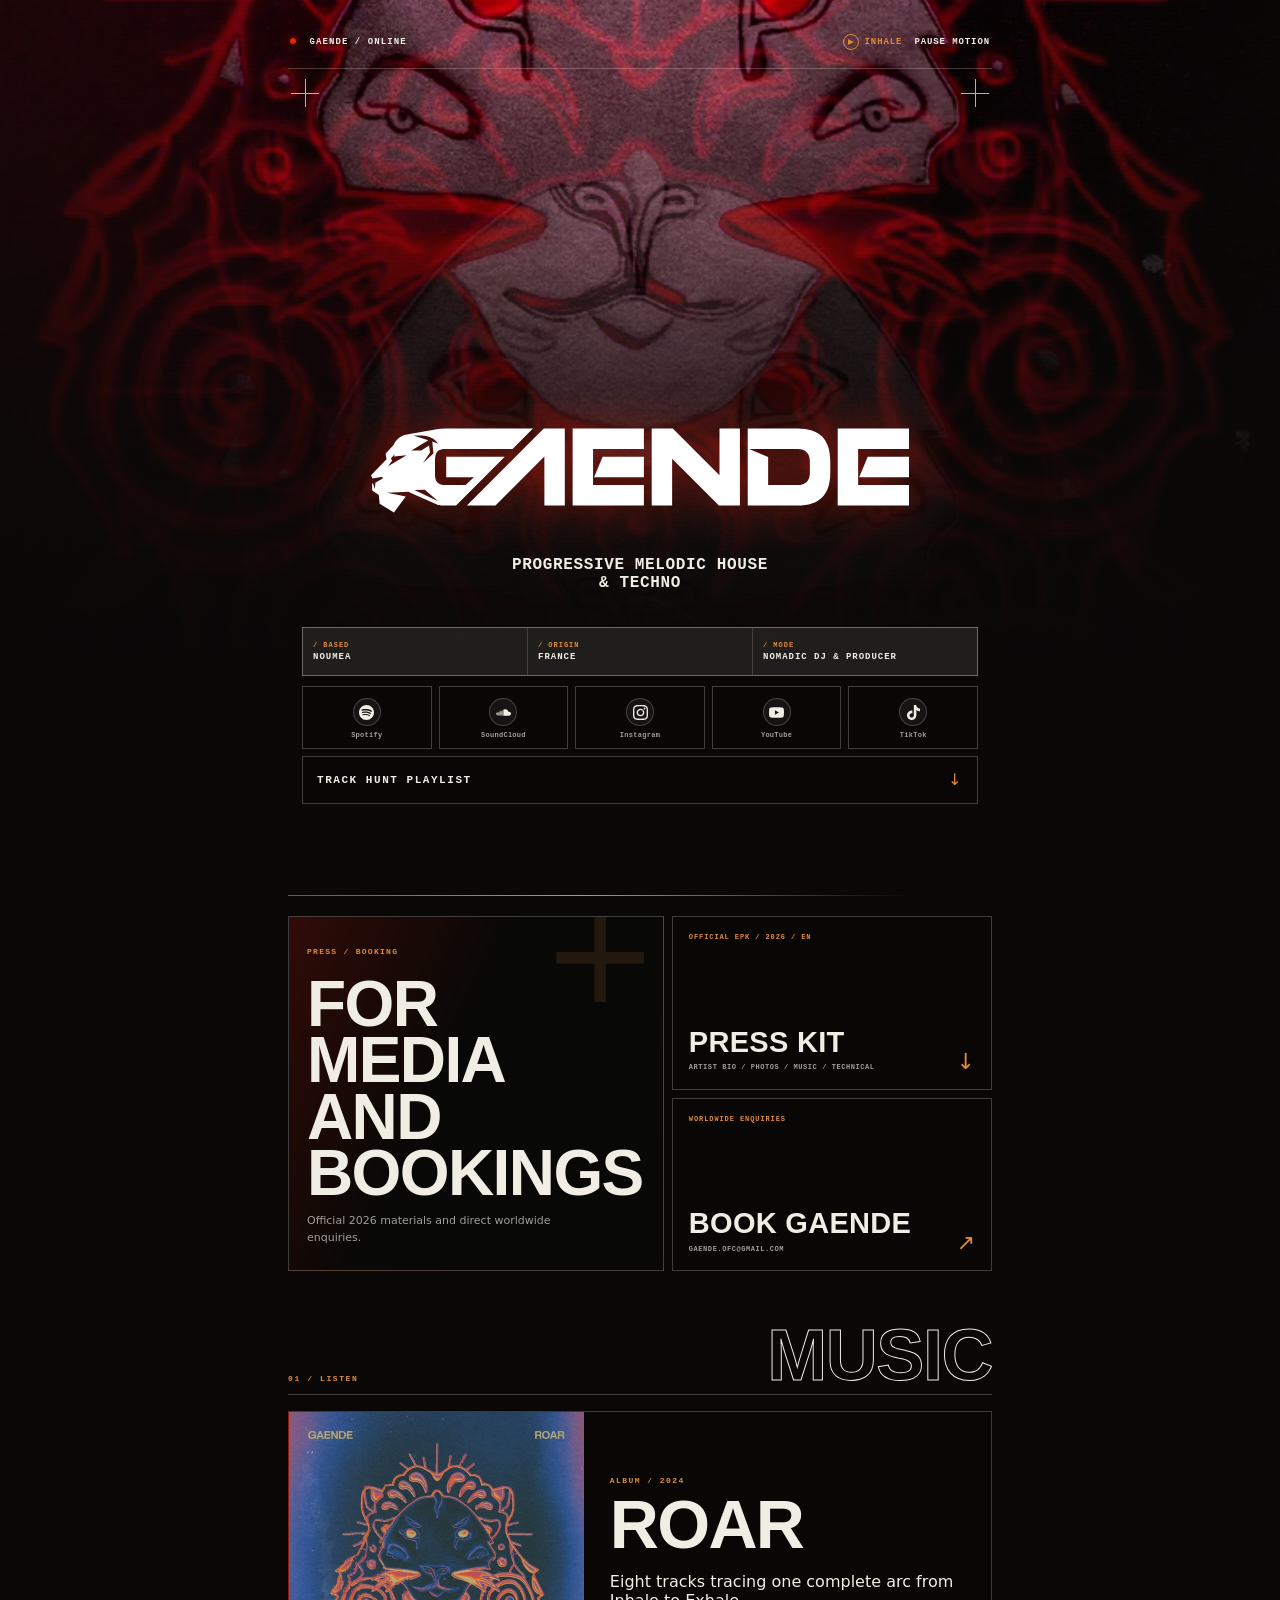
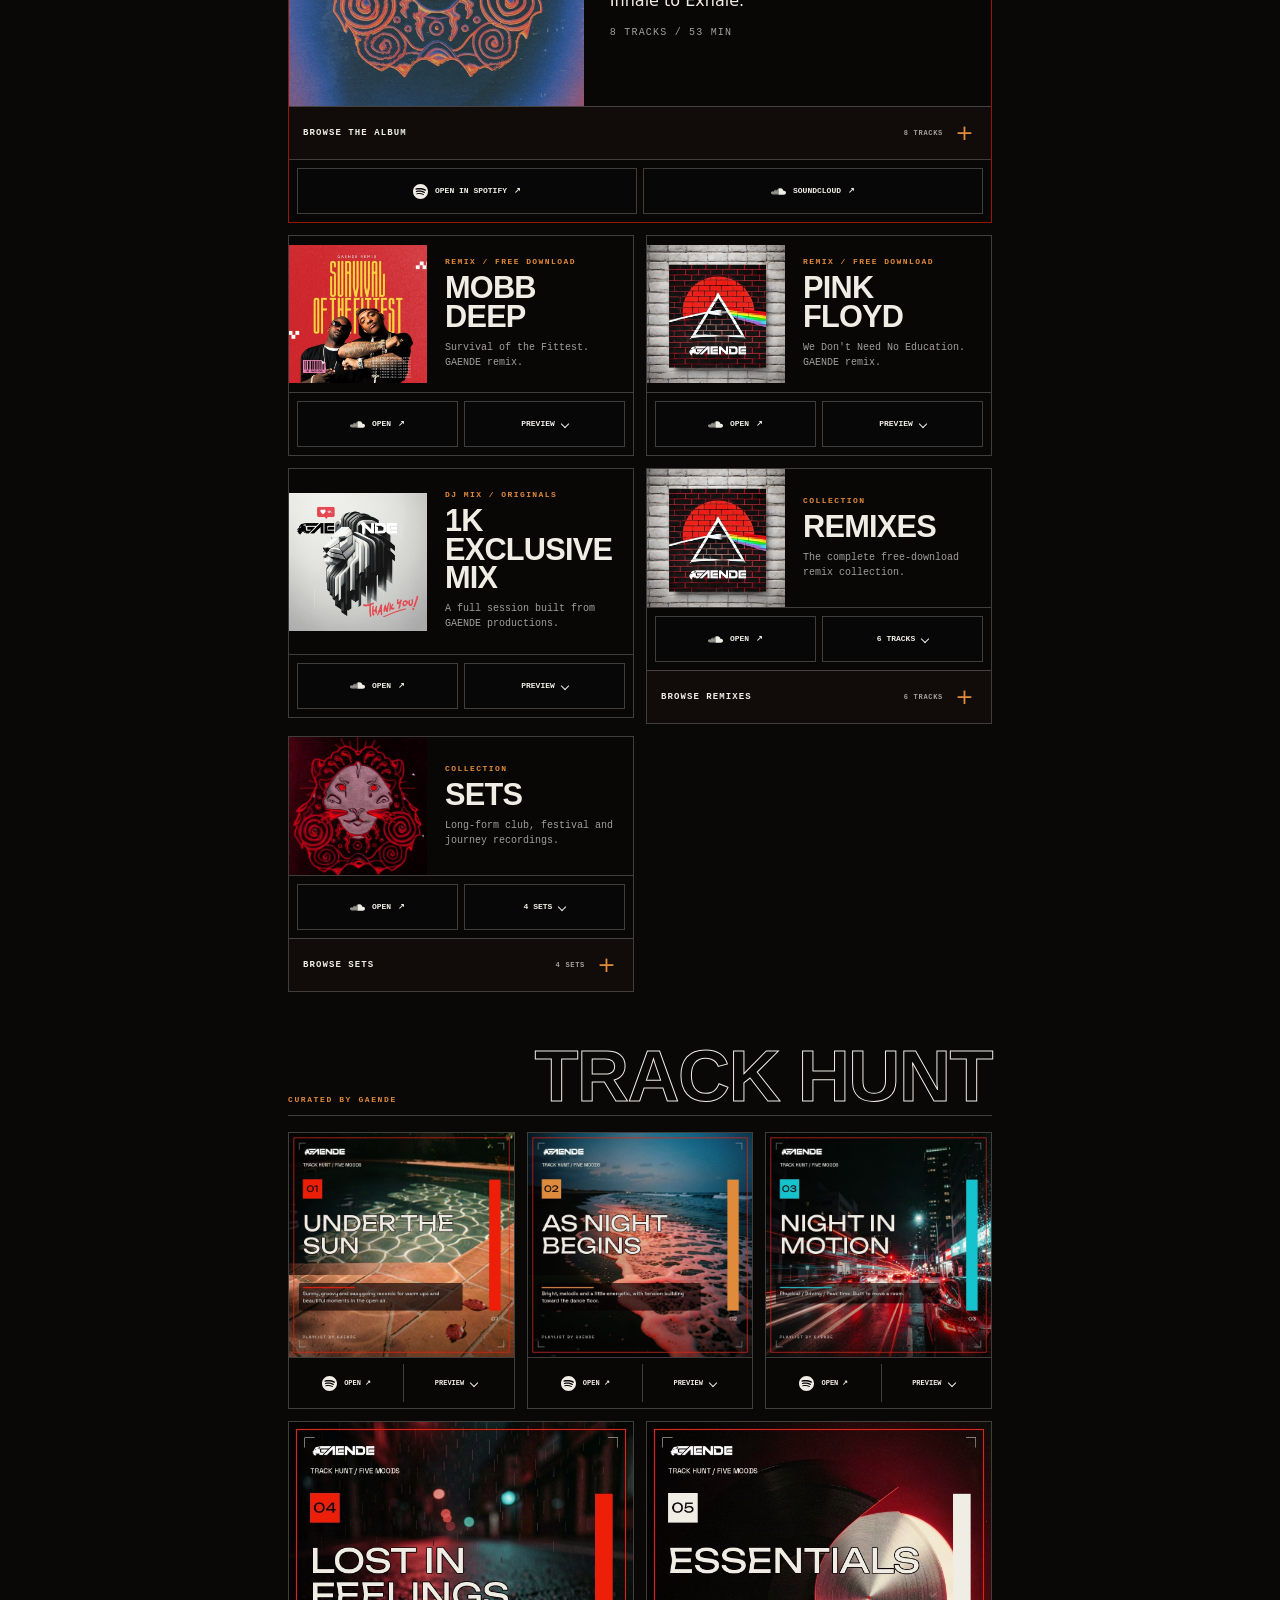
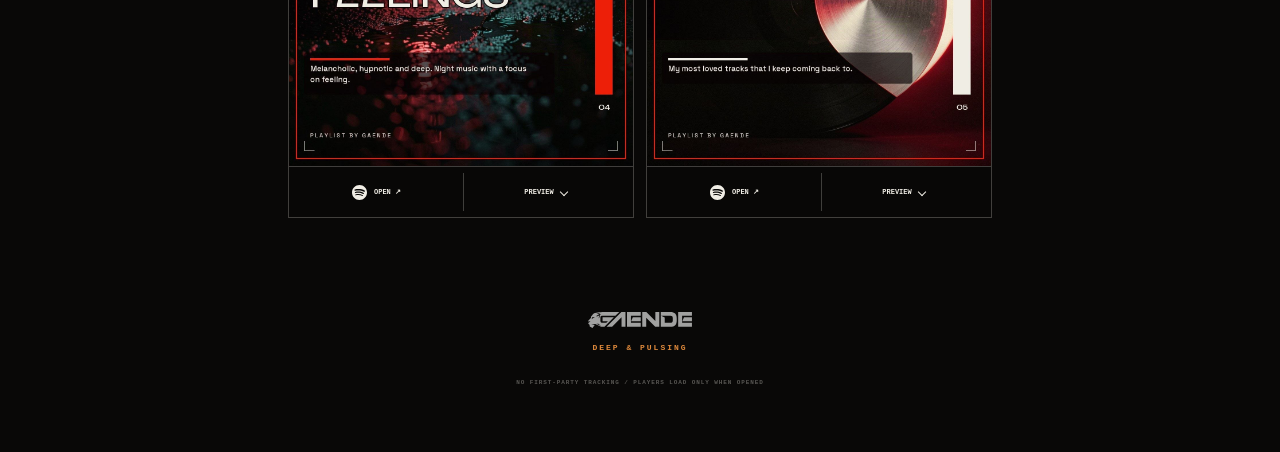
==== index.html @ ab2049b0 "Add TRACK HUNT PLAYLIST jump under the socials A first-viewport bar scrolls to the curated worlds se" ====
<!DOCTYPE html>
<html lang="en">
<head>
  <meta charset="utf-8">
  <meta name="viewport" content="width=device-width, initial-scale=1, viewport-fit=cover">
  <meta name="theme-color" content="#090807">
  <meta name="color-scheme" content="dark">
  <meta name="description" content="GAENDE. Nomadic DJ and producer. Music, sets, remixes, playlists, press and booking.">
  <meta property="og:type" content="profile">
  <meta property="og:title" content="GAENDE / Official Links">
  <meta property="og:description" content="Nomadic DJ and producer. Music, sets, remixes, playlists, press and booking.">
  <meta property="og:image" content="assets/roar-cover.webp">
  <meta name="twitter:card" content="summary_large_image">
  <title>GAENDE / Official Links</title>
  <link rel="icon" href="assets/roar-cover.webp" type="image/webp">
  <link rel="preload" href="assets/gaende-logo.svg" as="image" type="image/svg+xml">
  <link rel="stylesheet" href="styles.css?v=hunt-jump-1">
  <script src="app.js?v=bf5e49c" defer></script>
</head>
<body>
  <div class="backdrop" aria-hidden="true">
    <video id="roar-video" class="backdrop__video" muted loop playsinline preload="metadata" poster="assets/roar-poster.webp">
      <source src="assets/roar-loop.mp4" type="video/mp4">
    </video>
    <div class="backdrop__shade"></div>
    <div class="backdrop__scan"></div>
  </div>

  <div class="intro" id="intro" aria-hidden="true">
    <div class="intro__line"></div>
    <img class="intro__logo" src="assets/gaende-logo.svg" alt="">
    <p>DEEP / PULSING</p>
  </div>

  <main class="shell">
    <header class="masthead reveal">
      <div class="masthead__status">
        <span><i class="status-dot"></i> GAENDE / ONLINE</span>
        <div class="masthead__toggles">
          <button class="audio-toggle" id="audio-toggle" type="button" aria-pressed="false" aria-label="Play Inhale as background music"><span aria-hidden="true">▶</span> INHALE</button>
          <button class="motion-toggle" id="motion-toggle" type="button" aria-pressed="false">PAUSE MOTION</button>
        </div>
      </div>

      <audio id="background-audio" preload="none" loop>
        <source src="assets/audio/inhale-background.mp3" type="audio/mpeg">
      </audio>

      <div class="reticle reticle--tl" aria-hidden="true"></div>
      <div class="reticle reticle--tr" aria-hidden="true"></div>

      <img class="wordmark" src="assets/gaende-logo.svg" alt="GAENDE">
      <p class="genre">PROGRESSIVE MELODIC HOUSE<br>&amp; TECHNO</p>

      <div class="hero-meta" role="group" aria-label="Artist details">
        <span>/ BASED<br><b>NOUMEA</b></span>
        <span>/ ORIGIN<br><b>FRANCE</b></span>
        <span>/ MODE<br><b>NOMADIC DJ &amp; PRODUCER</b></span>
      </div>

      <nav class="socials" aria-label="Social and music platforms">
        <a href="https://open.spotify.com/intl-fr/artist/1cfXRG4LqLQalJpSpOysZX" target="_blank" rel="noopener noreferrer" aria-label="GAENDE on Spotify"><span><svg viewBox="0 0 24 24" width="15" height="15" aria-hidden="true" focusable="false"><path fill="#F0EDE5" d="M12 0C5.4 0 0 5.4 0 12s5.4 12 12 12 12-5.4 12-12S18.66 0 12 0zm5.521 17.34c-.24.359-.66.48-1.021.24-2.82-1.74-6.36-2.101-10.561-1.141-.418.122-.779-.179-.899-.539-.12-.421.18-.78.54-.9 4.56-1.021 8.52-.6 11.64 1.32.42.18.479.659.301 1.02zm1.44-3.3c-.301.42-.841.6-1.262.3-3.239-1.98-8.159-2.58-11.939-1.38-.479.12-1.02-.12-1.14-.6-.12-.48.12-1.021.6-1.141C9.6 9.9 15 10.561 18.72 12.84c.361.181.54.78.241 1.2zm.12-3.36C15.24 8.4 8.82 8.16 5.16 9.301c-.6.179-1.2-.181-1.38-.721-.18-.601.18-1.2.72-1.381 4.26-1.26 11.28-1.02 15.721 1.621.539.3.719 1.02.419 1.56-.299.421-1.02.599-1.559.3z"/></svg></span>Spotify</a>
        <a href="https://soundcloud.com/gaende" target="_blank" rel="noopener noreferrer" aria-label="GAENDE on SoundCloud"><span><img src="assets/icons/soundcloud.svg" alt=""></span>SoundCloud</a>
        <a href="https://instagram.com/gaende_music" target="_blank" rel="noopener noreferrer" aria-label="GAENDE on Instagram"><span><img src="assets/icons/instagram.svg" alt=""></span>Instagram</a>
        <a href="https://www.youtube.com/playlist?list=PLKMSPBJrfG_k" target="_blank" rel="noopener noreferrer" aria-label="GAENDE SET playlist on YouTube"><span><img src="assets/icons/youtube.svg" alt=""></span>YouTube</a>
        <a href="https://tiktok.com/@gaende_music" target="_blank" rel="noopener noreferrer" aria-label="GAENDE on TikTok"><span><img src="assets/icons/tiktok.svg" alt=""></span>TikTok</a>
      </nav>
      <a class="hunt-jump" href="#track-hunt">TRACK HUNT PLAYLIST <i aria-hidden="true">↓</i></a>
    </header>

    <section class="professional-gateway reveal" aria-labelledby="professional-title">
      <div class="professional-gateway__heading">
        <span>PRESS / BOOKING</span>
        <h1 id="professional-title">FOR MEDIA<br>AND BOOKINGS</h1>
        <p>Official 2026 materials and direct worldwide enquiries.</p>
      </div>
      <div class="professional-gateway__actions">
        <a class="professional-card professional-card--press" href="assets/gaende-presskit-2026-en.pdf" target="_blank" rel="noopener noreferrer">
          <span>OFFICIAL EPK / 2026 / EN</span>
          <b>PRESS KIT</b>
          <small>ARTIST BIO / PHOTOS / MUSIC / TECHNICAL</small>
          <i aria-hidden="true">↓</i>
        </a>
        <a class="professional-card professional-card--booking" href="mailto:gaende.ofc@gmail.com?subject=GAENDE%20booking%20enquiry">
          <span>WORLDWIDE ENQUIRIES</span>
          <b>BOOK GAENDE</b>
          <small>GAENDE.OFC@GMAIL.COM</small>
          <i aria-hidden="true">↗</i>
        </a>
      </div>
    </section>

    <section class="links" id="links" aria-labelledby="links-title">
      <div class="section-label reveal">
        <span>01 / LISTEN</span>
        <h1 id="links-title">MUSIC</h1>
      </div>

      <div class="media-stack">
        <article class="media-card media-card--featured reveal">
          <div class="media-card__summary">
            <img class="media-card__art" src="assets/covers/roar-soundcloud.jpg" alt="ROAR album artwork" width="500" height="500">
            <div class="media-card__copy">
              <p class="kicker">ALBUM / 2024</p>
              <h2>ROAR</h2>
              <p>Eight tracks tracing one complete arc from Inhale to Exhale.</p>
              <p class="media-card__meta">8 TRACKS / 53 MIN</p>
            </div>
          </div>
          <details class="album-browser">
            <summary><span>BROWSE THE ALBUM</span><small>8 TRACKS</small><b aria-hidden="true">+</b></summary>
            <ol class="album-tracklist">
              <li><a href="https://open.spotify.com/track/75zwizqRbTOht1uGvKLTfe" target="_blank" rel="noopener noreferrer"><span>01</span><strong>Inhale<small>GAENDE</small></strong><time>6:29</time></a></li>
              <li><a href="https://open.spotify.com/track/0I1mAthcWBQqvF9hQZ5rP3" target="_blank" rel="noopener noreferrer"><span>02</span><strong>Metamorphosis<small>GAENDE</small></strong><time>6:42</time></a></li>
              <li><a href="https://open.spotify.com/track/5eJ2IiNugynz5MzXyWZgE7" target="_blank" rel="noopener noreferrer"><span>03</span><strong>Rush<small>GAENDE</small></strong><time>7:17</time></a></li>
              <li><a href="https://open.spotify.com/track/0NwERqAu5bwVugApaSX9Va" target="_blank" rel="noopener noreferrer"><span>04</span><strong>Ignited Passion<small>GAENDE</small></strong><time>6:17</time></a></li>
              <li><a href="https://open.spotify.com/track/6liz5V0GIjfLBHJ69tsk7N" target="_blank" rel="noopener noreferrer"><span>05</span><strong>Roar<small>GAENDE + INSTNKT</small></strong><time>7:04</time></a></li>
              <li><a href="https://open.spotify.com/track/1bV1NBL3Pj4VCp95D5gulm" target="_blank" rel="noopener noreferrer"><span>06</span><strong>Submerged<small>GAENDE</small></strong><time>6:51</time></a></li>
              <li><a href="https://open.spotify.com/track/6OlMAr7GZXyAAXYmWELjhv" target="_blank" rel="noopener noreferrer"><span>07</span><strong>Solitude<small>GAENDE</small></strong><time>7:10</time></a></li>
              <li><a href="https://open.spotify.com/track/6JuFGbdZnzYKu74nKuJDYY" target="_blank" rel="noopener noreferrer"><span>08</span><strong>Exhale<small>GAENDE</small></strong><time>5:58</time></a></li>
            </ol>
          </details>
          <div class="media-card__controls media-card__controls--album">
            <a class="platform-link" href="https://open.spotify.com/intl-fr/album/5arG01nRRxtQoI8Y87K3YA" target="_blank" rel="noopener noreferrer"><img src="assets/icons/spotify.svg" alt="">OPEN IN SPOTIFY <b>↗</b></a>
            <a class="platform-link" href="https://soundcloud.com/gaende/sets/gaende-roar-full-album" target="_blank" rel="noopener noreferrer"><img src="assets/icons/soundcloud.svg" alt="">SOUNDCLOUD <b>↗</b></a>
          </div>
        </article>

        <article class="media-card reveal">
          <div class="media-card__summary">
            <img class="media-card__art" src="assets/covers/mobb-deep-remix.jpg" alt="Mobb Deep Survival of the Fittest GAENDE remix artwork" width="500" height="500" loading="lazy">
            <div class="media-card__copy"><p class="kicker">REMIX / FREE DOWNLOAD</p><h2>MOBB DEEP</h2><p>Survival of the Fittest. GAENDE remix.</p></div>
          </div>
          <div class="media-card__controls">
            <a class="platform-link" href="https://soundcloud.com/gaende/mobb-deep-survival-of-the-fittest-gaende-remix" target="_blank" rel="noopener noreferrer"><img src="assets/icons/soundcloud.svg" alt="">OPEN <b>↗</b></a>
            <button class="preview-toggle" type="button" aria-expanded="false" aria-controls="preview-mobb" data-provider="soundcloud" data-url="https://soundcloud.com/gaende/mobb-deep-survival-of-the-fittest-gaende-remix">PREVIEW <span class="toggle-caret" aria-hidden="true"></span></button>
          </div>
          <div class="media-preview" id="preview-mobb" hidden></div>
        </article>

        <article class="media-card reveal">
          <div class="media-card__summary">
            <img class="media-card__art" src="assets/covers/pink-floyd-remix.jpg" alt="Pink Floyd We Don't Need No Education GAENDE remix artwork" width="500" height="500" loading="lazy">
            <div class="media-card__copy"><p class="kicker">REMIX / FREE DOWNLOAD</p><h2>PINK FLOYD</h2><p>We Don't Need No Education. GAENDE remix.</p></div>
          </div>
          <div class="media-card__controls">
            <a class="platform-link" href="https://soundcloud.com/gaende/pink-floyd-another-brick-in-the-wall-gaende" target="_blank" rel="noopener noreferrer"><img src="assets/icons/soundcloud.svg" alt="">OPEN <b>↗</b></a>
            <button class="preview-toggle" type="button" aria-expanded="false" aria-controls="preview-pink" data-provider="soundcloud" data-url="https://soundcloud.com/gaende/pink-floyd-another-brick-in-the-wall-gaende">PREVIEW <span class="toggle-caret" aria-hidden="true"></span></button>
          </div>
          <div class="media-preview" id="preview-pink" hidden></div>
        </article>

        <article class="media-card reveal">
          <div class="media-card__summary">
            <img class="media-card__art" src="assets/covers/1k-mix.jpg" alt="GAENDE 1K Exclusive Mix artwork" width="500" height="500" loading="lazy">
            <div class="media-card__copy"><p class="kicker">DJ MIX / ORIGINALS</p><h2>1K EXCLUSIVE MIX</h2><p>A full session built from GAENDE productions.</p></div>
          </div>
          <div class="media-card__controls">
            <a class="platform-link" href="https://soundcloud.com/gaende/1k-mix" target="_blank" rel="noopener noreferrer"><img src="assets/icons/soundcloud.svg" alt="">OPEN <b>↗</b></a>
            <button class="preview-toggle" type="button" aria-expanded="false" aria-controls="preview-mix" data-provider="soundcloud" data-url="https://soundcloud.com/gaende/1k-mix">PREVIEW <span class="toggle-caret" aria-hidden="true"></span></button>
          </div>
          <div class="media-preview" id="preview-mix" hidden></div>
        </article>

        <article class="media-card media-card--collection reveal">
          <div class="media-card__summary">
            <img class="media-card__art" src="assets/covers/pink-floyd-remix.jpg" alt="GAENDE remixes collection artwork" width="500" height="500" loading="lazy">
            <div class="media-card__copy"><p class="kicker">COLLECTION</p><h2>REMIXES</h2><p>The complete free-download remix collection.</p></div>
          </div>
          <div class="media-card__controls">
            <a class="platform-link" href="https://soundcloud.com/gaende/sets/remix" target="_blank" rel="noopener noreferrer"><img src="assets/icons/soundcloud.svg" alt="">OPEN <b>↗</b></a>
            <button class="collection-toggle" type="button" aria-expanded="false" aria-controls="browse-remixes">6 TRACKS <span class="toggle-caret" aria-hidden="true"></span></button>
          </div>
          <details class="album-browser collection-browser" id="browse-remixes">
            <summary><span>BROWSE REMIXES</span><small>6 TRACKS</small><b aria-hidden="true">+</b></summary>
            <ol class="album-tracklist collection-tracklist">
              <li><a href="https://soundcloud.com/gaende/pink-floyd-another-brick-in-the-wall-gaende" target="_blank" rel="noopener noreferrer"><span>01</span><strong>Pink Floyd - We Don't Need No Education<small>GAENDE REMIX / FREE DOWNLOAD</small></strong><i aria-hidden="true">↗</i></a></li>
              <li><a href="https://soundcloud.com/gaende/nico-de-andrea-daft-punk-ethnica-x-technologic-gaende-remix" target="_blank" rel="noopener noreferrer"><span>02</span><strong>Nico De Andrea &amp; Daft Punk - Ethnica X Technologic<small>GAENDE REMIX / FREE DOWNLOAD</small></strong><i aria-hidden="true">↗</i></a></li>
              <li><a href="https://soundcloud.com/gaende/bawrut-triangulo-del-amor-gaende-remix-1" target="_blank" rel="noopener noreferrer"><span>03</span><strong>Bawrut - Triangulo Del Amor<small>GAENDE REMIX / FREE DOWNLOAD</small></strong><i aria-hidden="true">↗</i></a></li>
              <li><a href="https://soundcloud.com/gaende/el-tiempo-gaende-remix" target="_blank" rel="noopener noreferrer"><span>04</span><strong>GRIGORE - EL TIEMPO<small>GAENDE REMIX / FREE DOWNLOAD</small></strong><i aria-hidden="true">↗</i></a></li>
              <li><a href="https://soundcloud.com/gaende/malandra-jr-sveva-gaende-remix" target="_blank" rel="noopener noreferrer"><span>05</span><strong>MALANDRA JR - SVEVA<small>GAENDE REMIX / FREE DOWNLOAD</small></strong><i aria-hidden="true">↗</i></a></li>
              <li><a href="https://soundcloud.com/gaende/creeds-x-viers-pushup-lsd-gaende-remix" target="_blank" rel="noopener noreferrer"><span>06</span><strong>CREEDS X VIERS - PUSHUP | LSD<small>GAENDE REMIX / FREE DOWNLOAD</small></strong><i aria-hidden="true">↗</i></a></li>
            </ol>
          </details>
        </article>

        <article class="media-card media-card--collection reveal">
          <div class="media-card__summary">
            <img class="media-card__art" src="assets/roar-poster.webp" alt="GAENDE DJ sets artwork" width="500" height="500" loading="lazy">
            <div class="media-card__copy"><p class="kicker">COLLECTION</p><h2>SETS</h2><p>Long-form club, festival and journey recordings.</p></div>
          </div>
          <div class="media-card__controls">
            <a class="platform-link" href="https://soundcloud.com/gaende/sets/sets" target="_blank" rel="noopener noreferrer"><img src="assets/icons/soundcloud.svg" alt="">OPEN <b>↗</b></a>
            <button class="collection-toggle" type="button" aria-expanded="false" aria-controls="browse-sets">4 SETS <span class="toggle-caret" aria-hidden="true"></span></button>
          </div>
          <details class="album-browser collection-browser" id="browse-sets">
            <summary><span>BROWSE SETS</span><small>4 SETS</small><b aria-hidden="true">+</b></summary>
            <ol class="album-tracklist collection-tracklist">
              <li><a href="https://soundcloud.com/gaende/mini-mix-6-laolu-outcome-tom-peters-brigado-crew" target="_blank" rel="noopener noreferrer"><span>01</span><strong>Mini Mix #1 - Laolu, Outcome, Tom Peters, Brigado Crew<small>MINI MIX</small></strong><i aria-hidden="true">↗</i></a></li>
              <li><a href="https://soundcloud.com/gaende/1k-mix" target="_blank" rel="noopener noreferrer"><span>02</span><strong>1K Exclusive Mix<small>100% GAENDE PRODUCTIONS</small></strong><i aria-hidden="true">↗</i></a></li>
              <li><a href="https://soundcloud.com/gaende/saturday-palac-pavoia-festival-2024-debrznica-poland" target="_blank" rel="noopener noreferrer"><span>03</span><strong>Saturday @ PALAC - PÂVOIA Festival 2024<small>FESTIVAL SET</small></strong><i aria-hidden="true">↗</i></a></li>
              <li><a href="https://soundcloud.com/gaende/mini-mix-2-auggie-radial-gaze-ivory-mehill" target="_blank" rel="noopener noreferrer"><span>04</span><strong>Mini Mix #2 - Auggie, Radial Gaze, Ivory, Mehill<small>MINI MIX</small></strong><i aria-hidden="true">↗</i></a></li>
            </ol>
          </details>
        </article>
      </div>
    </section>

    <section class="playlists" id="track-hunt" aria-labelledby="playlists-title">
      <div class="section-label reveal">
        <span>CURATED BY GAENDE</span>
        <h2 id="playlists-title">TRACK HUNT</h2>
      </div>

      <div class="playlist-grid">
        <article class="playlist-card reveal" aria-label="Under The Sun playlist">
          <img src="assets/playlists/under-the-sun.jpg" alt="Under The Sun playlist artwork" width="640" height="640" loading="lazy">
          <div class="playlist-card__controls"><a href="https://open.spotify.com/playlist/72rXpksfahfeQ7h1Xge02n" target="_blank" rel="noopener noreferrer"><img src="assets/icons/spotify.svg" alt="">OPEN ↗</a><button class="preview-toggle" type="button" aria-expanded="false" aria-controls="preview-uts" data-provider="spotify" data-kind="playlist" data-id="72rXpksfahfeQ7h1Xge02n">PREVIEW <span class="toggle-caret" aria-hidden="true"></span></button></div>
          <div class="media-preview" id="preview-uts" hidden></div>
        </article>
        <article class="playlist-card reveal" aria-label="As Night Begins playlist">
          <img src="assets/playlists/as-night-begins.jpg" alt="As Night Begins playlist artwork" width="640" height="640" loading="lazy">
          <div class="playlist-card__controls"><a href="https://open.spotify.com/playlist/1OIvw3QkFGru27JDgXK49d" target="_blank" rel="noopener noreferrer"><img src="assets/icons/spotify.svg" alt="">OPEN ↗</a><button class="preview-toggle" type="button" aria-expanded="false" aria-controls="preview-anb" data-provider="spotify" data-kind="playlist" data-id="1OIvw3QkFGru27JDgXK49d">PREVIEW <span class="toggle-caret" aria-hidden="true"></span></button></div>
          <div class="media-preview" id="preview-anb" hidden></div>
        </article>
        <article class="playlist-card reveal" aria-label="Night In Motion playlist">
          <img src="assets/playlists/night-in-motion.jpg" alt="Night In Motion playlist artwork" width="640" height="640" loading="lazy">
          <div class="playlist-card__controls"><a href="https://open.spotify.com/playlist/7kl1EQc1ZnvLq8vZXH3qaJ" target="_blank" rel="noopener noreferrer"><img src="assets/icons/spotify.svg" alt="">OPEN ↗</a><button class="preview-toggle" type="button" aria-expanded="false" aria-controls="preview-nim" data-provider="spotify" data-kind="playlist" data-id="7kl1EQc1ZnvLq8vZXH3qaJ">PREVIEW <span class="toggle-caret" aria-hidden="true"></span></button></div>
          <div class="media-preview" id="preview-nim" hidden></div>
        </article>
        <article class="playlist-card reveal" aria-label="Lost In Feelings playlist">
          <img src="assets/playlists/lost-in-feelings.jpg" alt="Lost In Feelings playlist artwork" width="640" height="640" loading="lazy">
          <div class="playlist-card__controls"><a href="https://open.spotify.com/playlist/4ZyQd8CWhF3uO8C6sHcACS" target="_blank" rel="noopener noreferrer"><img src="assets/icons/spotify.svg" alt="">OPEN ↗</a><button class="preview-toggle" type="button" aria-expanded="false" aria-controls="preview-lif" data-provider="spotify" data-kind="playlist" data-id="4ZyQd8CWhF3uO8C6sHcACS">PREVIEW <span class="toggle-caret" aria-hidden="true"></span></button></div>
          <div class="media-preview" id="preview-lif" hidden></div>
        </article>
        <article class="playlist-card reveal" aria-label="Essentials playlist">
          <img src="assets/playlists/essentials.jpg" alt="Essentials by GAENDE playlist artwork" width="640" height="640" loading="lazy">
          <div class="playlist-card__controls"><a href="https://open.spotify.com/playlist/5X4mHMKyWISt9RldrxuDb8" target="_blank" rel="noopener noreferrer"><img src="assets/icons/spotify.svg" alt="">OPEN ↗</a><button class="preview-toggle" type="button" aria-expanded="false" aria-controls="preview-ess" data-provider="spotify" data-kind="playlist" data-id="5X4mHMKyWISt9RldrxuDb8">PREVIEW <span class="toggle-caret" aria-hidden="true"></span></button></div>
          <div class="media-preview" id="preview-ess" hidden></div>
        </article>
      </div>
    </section>

    <footer class="footer reveal">
      <img src="assets/gaende-logo.svg" alt="GAENDE">
      <p>DEEP &amp; PULSING</p>
      <span>NO FIRST-PARTY TRACKING / PLAYERS LOAD ONLY WHEN OPENED</span>
    </footer>
  </main>
</body>
</html>
---- styles.css ----
:root {
  --ink: #090807;
  --ink-soft: #13100f;
  --cream: #f0ede5;
  --red: #ee1f09;
  --crimson: #9b0c05;
  --gold: #e08a3c;
  --line: rgba(240, 237, 229, 0.24);
  --muted: rgba(240, 237, 229, 0.66);
  --mono: "SFMono-Regular", "Roboto Mono", "Liberation Mono", Menlo, monospace;
  --display: "Arial Narrow", "Helvetica Neue Condensed", Impact, sans-serif;
  --sans: Inter, ui-sans-serif, system-ui, -apple-system, BlinkMacSystemFont, "Segoe UI", sans-serif;
  --ease: cubic-bezier(.22, 1, .36, 1);
}

* {
  box-sizing: border-box;
}

html {
  min-height: 100%;
  background: var(--ink);
  color: var(--cream);
  scroll-behavior: smooth;
  -webkit-text-size-adjust: 100%;
}

body {
  min-height: 100%;
  margin: 0;
  overflow-x: hidden;
  background: var(--ink);
  font-family: var(--sans);
  -webkit-font-smoothing: antialiased;
}

button,
a {
  -webkit-tap-highlight-color: transparent;
}

a {
  color: inherit;
}

button {
  color: inherit;
  font: inherit;
}

::selection {
  background: var(--gold);
  color: var(--ink);
}

.backdrop {
  position: fixed;
  z-index: 0;
  inset: 0;
  overflow: hidden;
  background: #070403 url("assets/roar-poster.webp") center 22% / max(100vh, 100vw) auto no-repeat;
}

.backdrop__video {
  position: absolute;
  top: 18vh;
  left: 50%;
  width: max(100vw, 100vh);
  height: max(100vw, 100vh);
  transform: translate(-50%, -50%);
  object-fit: cover;
  opacity: .62;
  filter: contrast(1.15) saturate(1.05);
}

.backdrop__shade {
  position: absolute;
  inset: 0;
  background:
    radial-gradient(circle at 50% 18%, transparent 0 14%, rgba(9, 8, 7, .2) 38%, rgba(9, 8, 7, .86) 78%),
    linear-gradient(180deg, rgba(9, 8, 7, .04) 0%, rgba(9, 8, 7, .7) 46%, #090807 74%);
}

.backdrop__scan {
  position: absolute;
  inset: 0;
  opacity: .08;
  background-image:
    repeating-linear-gradient(0deg, transparent 0 3px, rgba(255,255,255,.18) 3px 4px),
    radial-gradient(circle at 20% 10%, rgba(238,31,9,.8) 0 1px, transparent 1px);
  background-size: auto, 13px 13px;
  mix-blend-mode: overlay;
  pointer-events: none;
}

.intro {
  position: fixed;
  z-index: 90;
  inset: 0;
  display: grid;
  place-items: center;
  align-content: center;
  gap: 26px;
  background: var(--ink);
  transition: opacity .7s var(--ease), visibility .7s;
}

.intro.is-done {
  visibility: hidden;
  opacity: 0;
}

.intro__logo {
  width: min(64vw, 390px);
  opacity: 0;
  animation: intro-logo .9s .15s var(--ease) forwards;
}

.intro__line {
  position: absolute;
  top: 50%;
  left: 50%;
  width: 0;
  height: 1px;
  background: linear-gradient(90deg, transparent, var(--red), transparent);
  animation: intro-line 1.15s var(--ease) forwards;
}

.intro p {
  margin: 0;
  color: var(--gold);
  font: 700 9px/1 var(--mono);
  letter-spacing: .42em;
  opacity: 0;
  animation: intro-logo .65s .45s var(--ease) forwards;
}

@keyframes intro-line {
  0% { width: 0; opacity: 0; }
  40% { width: 100vw; opacity: 1; }
  100% { width: 100vw; opacity: 0; }
}

@keyframes intro-logo {
  from { opacity: 0; transform: translateY(10px); }
  to { opacity: 1; transform: none; }
}

.shell {
  position: relative;
  z-index: 1;
  width: min(100%, 760px);
  margin: 0 auto;
  padding: max(16px, env(safe-area-inset-top)) 16px max(32px, env(safe-area-inset-bottom));
}

.masthead {
  position: relative;
  min-height: 92svh;
  display: flex;
  flex-direction: column;
  align-items: center;
  justify-content: flex-end;
  padding: 20px 14px max(72px, calc(38px + env(safe-area-inset-bottom, 0px)));
}

.masthead__status {
  position: absolute;
  top: 0;
  left: 0;
  right: 0;
  display: flex;
  align-items: center;
  justify-content: space-between;
  border-bottom: 1px solid var(--line);
  padding: 12px 2px;
  font: 700 9px/1 var(--mono);
  letter-spacing: .12em;
}

.status-dot {
  display: inline-block;
  width: 6px;
  height: 6px;
  margin-right: 7px;
  border-radius: 50%;
  background: var(--red);
  box-shadow: 0 0 12px var(--red);
  animation: pulse 2s ease-in-out infinite;
}

@keyframes pulse {
  50% { opacity: .35; box-shadow: 0 0 3px var(--red); }
}

.motion-toggle {
  min-height: 28px;
  padding: 0;
  border: 0;
  background: transparent;
  font: 700 9px/1 var(--mono);
  letter-spacing: .1em;
  cursor: pointer;
}

.masthead__toggles {
  display: flex;
  align-items: center;
  gap: 12px;
}

.audio-toggle {
  min-height: 28px;
  display: inline-flex;
  align-items: center;
  gap: 6px;
  border: 0;
  padding: 0;
  background: transparent;
  color: var(--gold);
  font: 700 9px/1 var(--mono);
  letter-spacing: .1em;
  cursor: pointer;
}

.audio-toggle span {
  width: 16px;
  height: 16px;
  display: grid;
  place-items: center;
  border: 1px solid currentColor;
  border-radius: 50%;
  font-size: 7px;
}

.motion-toggle:hover,
.motion-toggle:focus-visible,
.audio-toggle:hover,
.audio-toggle:focus-visible {
  color: var(--gold);
  outline: none;
}

.audio-toggle[aria-pressed="true"] span {
  border-color: var(--red);
  background: var(--red);
  color: var(--cream);
}

.reticle {
  position: absolute;
  top: 63px;
  width: 28px;
  height: 28px;
  opacity: .74;
}

.reticle::before,
.reticle::after {
  content: "";
  position: absolute;
  background: var(--cream);
}

.reticle::before {
  top: 50%;
  left: 0;
  right: 0;
  height: 1px;
}

.reticle::after {
  top: 0;
  bottom: 0;
  left: 50%;
  width: 1px;
}

.reticle--tl { left: 3px; }
.reticle--tr { right: 3px; }

.wordmark {
  width: min(94%, 580px);
  margin: 0 0 14px;
  filter: drop-shadow(0 0 24px rgba(238,31,9,.45));
}

.genre {
  margin: 0;
  text-align: center;
  font: 800 clamp(12px, 3.2vw, 16px)/1.12 var(--mono);
  letter-spacing: .04em;
}

.hero-meta {
  width: 100%;
  display: grid;
  grid-template-columns: repeat(3, 1fr);
  gap: 1px;
  margin-top: 34px;
  border: 1px solid var(--line);
  background: var(--line);
}

.hero-meta span {
  min-width: 0;
  padding: 12px 10px 11px;
  background: rgba(9, 8, 7, .58);
  color: var(--gold);
  font: 700 7px/1.5 var(--mono);
  letter-spacing: .14em;
}

.hero-meta b {
  color: var(--cream);
  font-size: 9px;
}

.socials {
  width: 100%;
  display: flex;
  gap: 7px;
  justify-content: center;
  margin-top: 10px;
}

.socials a {
  flex: 1 1 0;
  min-width: 0;
  display: grid;
  justify-items: center;
  gap: 6px;
  padding: 11px 2px 9px;
  border: 1px solid var(--line);
  background: rgba(9, 8, 7, .6);
  color: var(--muted);
  font: 600 7px/1 var(--mono);
  letter-spacing: .04em;
  text-decoration: none;
  transition: transform .3s var(--ease), border-color .3s, background .3s, color .3s;
}

.socials a span {
  display: grid;
  width: 28px;
  height: 28px;
  place-items: center;
  border: 1px solid rgba(240,237,229,.22);
  border-radius: 50%;
  background: rgba(240,237,229,.06);
}

.socials a span img,
.socials a span svg {
  display: block;
  width: 15px;
  height: 15px;
}

.socials a:hover,
.socials a:focus-visible {
  z-index: 1;
  transform: translateY(-3px);
  border-color: var(--gold);
  background: rgba(224, 138, 60, .12);
  color: var(--cream);
  outline: none;
}

.hunt-jump {
  width: 100%;
  min-height: 48px;
  display: flex;
  align-items: center;
  justify-content: space-between;
  gap: 12px;
  margin-top: 7px;
  border: 1px solid var(--line);
  padding: 14px;
  background: rgba(9, 8, 7, .6);
  color: var(--cream);
  font: 700 11px/1 var(--mono);
  letter-spacing: .14em;
  text-decoration: none;
  transition: transform .3s var(--ease), border-color .3s, background .3s;
}

.hunt-jump i {
  color: var(--gold);
  font: normal 16px/1 var(--sans);
}

.hunt-jump:hover,
.hunt-jump:focus-visible {
  transform: translateY(-3px);
  border-color: var(--gold);
  background: rgba(224, 138, 60, .12);
  outline: none;
}

.links {
  padding-top: 58px;
  scroll-margin-top: 18px;
}

.professional-gateway {
  position: relative;
  display: grid;
  gap: 8px;
  margin-top: 18px;
  padding-top: 1px;
  scroll-margin-top: 18px;
}

.professional-gateway::before {
  content: "";
  height: 1px;
  display: block;
  margin-bottom: 12px;
  background: linear-gradient(90deg, var(--red), var(--gold) 42%, transparent 88%);
}

.professional-gateway__heading {
  position: relative;
  overflow: hidden;
  border: 1px solid var(--line);
  padding: 22px 18px 24px;
  background:
    linear-gradient(115deg, rgba(238,31,9,.18), transparent 42%),
    rgba(9,8,7,.88);
}

.professional-gateway__heading::after {
  content: "+";
  position: absolute;
  top: -33px;
  right: 4px;
  color: rgba(224,138,60,.13);
  font: 200 140px/1 var(--sans);
}

.professional-gateway__heading > * {
  position: relative;
  z-index: 1;
}

.professional-gateway__heading span {
  color: var(--gold);
  font: 750 8px/1 var(--mono);
  letter-spacing: .16em;
}

.professional-gateway__heading h1 {
  max-width: 12ch;
  margin: 18px 0 12px;
  font: 900 clamp(34px, 10vw, 64px)/.88 var(--display);
  letter-spacing: -.025em;
}

.professional-gateway__heading p {
  max-width: 42ch;
  margin: 0;
  color: var(--muted);
  font: 500 11px/1.5 var(--sans);
}

.professional-gateway__actions {
  display: grid;
  grid-template-columns: 1fr 1fr;
  gap: 8px;
}

.professional-card {
  position: relative;
  min-height: 154px;
  display: flex;
  flex-direction: column;
  justify-content: flex-end;
  overflow: hidden;
  border: 1px solid var(--line);
  padding: 16px;
  background: rgba(9,8,7,.9);
  color: var(--cream);
  text-decoration: none;
  transition: border-color .3s, transform .35s var(--ease), background .3s;
}

.professional-card::after {
  content: "";
  position: absolute;
  inset: 0;
  opacity: 0;
  background: linear-gradient(135deg, rgba(238,31,9,.16), transparent 60%);
  transition: opacity .3s;
}

.professional-card > * {
  position: relative;
  z-index: 1;
}

.professional-card:hover,
.professional-card:focus-visible {
  transform: translateY(-4px);
  border-color: var(--gold);
  background: rgba(38,12,8,.94);
  outline: none;
}

.professional-card:hover::after,
.professional-card:focus-visible::after { opacity: 1; }

.professional-card span {
  margin-bottom: auto;
  color: var(--gold);
  font: 700 7px/1.2 var(--mono);
  letter-spacing: .13em;
}

.professional-card b {
  margin: 24px 30px 8px 0;
  font: 900 clamp(19px, 5vw, 29px)/.92 var(--display);
  letter-spacing: .01em;
}

.professional-card small {
  max-width: 88%;
  color: var(--muted);
  font: 700 7px/1.35 var(--mono);
  letter-spacing: .08em;
}

.professional-card i {
  position: absolute;
  right: 16px;
  bottom: 16px;
  color: var(--gold);
  font: normal 22px/1 var(--sans);
}

.playlists {
  position: relative;
  z-index: 2;
  isolation: isolate;
  padding-top: 58px;
  scroll-margin-top: 18px;
  background: var(--ink);
}

.section-label {
  display: flex;
  align-items: flex-end;
  justify-content: space-between;
  gap: 20px;
  margin-bottom: 16px;
  border-bottom: 1px solid var(--line);
  padding-bottom: 11px;
}

.section-label span {
  color: var(--gold);
  font: 700 8px/1 var(--mono);
  letter-spacing: .2em;
}

.section-label h1,
.section-label h2 {
  margin: 0;
  color: transparent;
  font: 900 clamp(36px, 13vw, 72px)/.74 var(--display);
  letter-spacing: -.02em;
  -webkit-text-stroke: 1px var(--cream);
}

.release-card {
  position: relative;
  min-height: 264px;
  display: grid;
  grid-template-columns: 42% 58%;
  overflow: hidden;
  border: 1px solid rgba(238,31,9,.62);
  background: rgba(9, 8, 7, .88);
  box-shadow: inset 0 0 54px rgba(238,31,9,.08), 0 24px 90px rgba(0,0,0,.32);
}

.release-card::before {
  content: "FEATURED / 001";
  position: absolute;
  z-index: 2;
  top: 10px;
  left: 10px;
  padding: 6px 8px;
  background: var(--red);
  color: var(--cream);
  font: 800 7px/1 var(--mono);
  letter-spacing: .13em;
}

.release-card > img {
  width: 100%;
  height: 100%;
  min-height: 264px;
  object-fit: cover;
  filter: contrast(1.05) saturate(.85);
}

.release-card__content {
  align-self: end;
  min-width: 0;
  padding: 26px 18px 21px;
}

.kicker {
  margin: 0 0 8px;
  color: var(--gold);
  font: 700 8px/1 var(--mono);
  letter-spacing: .18em;
}

.release-card h2 {
  margin: 0;
  font: 900 clamp(42px, 13vw, 68px)/.88 var(--display);
  letter-spacing: -.02em;
}

.release-card__content > p:not(.kicker) {
  max-width: 27ch;
  margin: 12px 0 20px;
  color: var(--muted);
  font: 500 11px/1.45 var(--mono);
}

.release-card__actions {
  display: flex;
  flex-wrap: wrap;
  gap: 7px;
}

.release-card__actions a {
  padding: 9px 10px;
  border: 1px solid var(--line);
  font: 800 8px/1 var(--mono);
  text-decoration: none;
  transition: background .25s, color .25s, border-color .25s;
}

.release-card__actions a:hover,
.release-card__actions a:focus-visible {
  border-color: var(--gold);
  background: var(--gold);
  color: var(--ink);
  outline: none;
}

.signal {
  position: absolute;
  top: 15px;
  right: 14px;
  height: 19px;
  display: flex;
  align-items: center;
  gap: 2px;
}

.signal i {
  width: 2px;
  height: 7px;
  background: var(--gold);
  transform-origin: center;
  animation: signal 1s ease-in-out infinite alternate;
}

.signal i:nth-child(2) { animation-delay: -.2s; }
.signal i:nth-child(3) { animation-delay: -.7s; }
.signal i:nth-child(4) { animation-delay: -.4s; }
.signal i:nth-child(5) { animation-delay: -.9s; }
.signal i:nth-child(6) { animation-delay: -.1s; }

@keyframes signal {
  to { height: 19px; }
}

.link-stack {
  display: grid;
  gap: 7px;
  margin-top: 8px;
}

.link-card {
  position: relative;
  min-height: 78px;
  display: grid;
  grid-template-columns: 40px 1fr 35px;
  align-items: center;
  gap: 10px;
  overflow: hidden;
  border: 1px solid var(--line);
  background:
    linear-gradient(90deg, rgba(9,8,7,.96), rgba(29,9,5,.85)),
    linear-gradient(135deg, transparent 70%, rgba(238,31,9,.35));
  text-decoration: none;
  transition: transform .35s var(--ease), border-color .3s, background .3s;
}

.link-card::after {
  content: "";
  position: absolute;
  top: 0;
  bottom: 0;
  left: -120%;
  width: 70%;
  transform: skewX(-22deg);
  background: linear-gradient(90deg, transparent, rgba(240,237,229,.09), transparent);
  transition: left .7s var(--ease);
}

.link-card:hover,
.link-card:focus-visible {
  transform: translateX(4px);
  border-color: var(--gold);
  outline: none;
}

.link-card:hover::after,
.link-card:focus-visible::after {
  left: 140%;
}

.link-card__index {
  align-self: stretch;
  display: grid;
  place-items: center;
  border-right: 1px solid var(--line);
  color: var(--gold);
  font: 800 9px/1 var(--mono);
}

.link-card__text {
  min-width: 0;
  display: grid;
  gap: 6px;
  padding: 12px 0;
}

.link-card__text b {
  overflow: hidden;
  font: 850 14px/1 var(--sans);
  letter-spacing: .02em;
  text-overflow: ellipsis;
  white-space: nowrap;
}

.link-card__text small {
  overflow: hidden;
  color: var(--muted);
  font: 600 7px/1.15 var(--mono);
  letter-spacing: .08em;
  text-overflow: ellipsis;
  white-space: nowrap;
}

.link-card__arrow {
  color: var(--cream);
  font: 400 20px/1 var(--sans);
  transition: color .25s, transform .3s var(--ease);
}

.link-card:hover .link-card__arrow,
.link-card:focus-visible .link-card__arrow {
  color: var(--gold);
  transform: translate(3px, -3px);
}

.media-stack {
  display: grid;
  grid-template-columns: 1fr;
  align-items: start;
  gap: 12px;
}

.media-card {
  min-width: 0;
  overflow: hidden;
  border: 1px solid var(--line);
  background: rgba(9,8,7,.9);
  transition: border-color .3s, transform .35s var(--ease);
}

.media-card:hover,
.media-card:focus-within {
  border-color: var(--gold);
}

.media-card--featured {
  border-color: rgba(238,31,9,.62);
}

.media-card__summary {
  display: grid;
  grid-template-columns: minmax(132px, 42%) 1fr;
  align-items: center;
}

.media-card--featured .media-card__summary {
  grid-template-columns: minmax(148px, 46%) 1fr;
}

.media-card__art {
  width: 100%;
  height: auto;
  min-height: 0;
  aspect-ratio: 1;
  display: block;
  object-fit: cover;
  filter: contrast(1.04) saturate(.9);
}

.media-card__copy {
  min-width: 0;
  align-self: center;
  padding: 20px 16px;
}

.media-card--featured .media-card__copy {
  padding: 22px 16px;
}

.media-card__copy h2 {
  margin: 0;
  overflow-wrap: normal;
  word-break: normal;
  hyphens: none;
  font: 900 clamp(25px, 7vw, 40px)/.92 var(--display);
  letter-spacing: -.025em;
}

.media-card--featured .media-card__copy h2 {
  font-size: clamp(42px, 14vw, 68px);
}

.media-card__copy > p:last-child {
  margin: 10px 0 0;
  color: var(--muted);
  font: 500 10px/1.48 var(--mono);
}

.media-card__copy .media-card__meta {
  margin-top: 14px;
  color: var(--gold);
  font: 800 8px/1 var(--mono);
  letter-spacing: .12em;
}

.album-browser {
  border-top: 1px solid var(--line);
  background: rgba(18,13,11,.9);
}

.album-browser summary {
  min-height: 52px;
  display: grid;
  grid-template-columns: 1fr auto 24px;
  align-items: center;
  gap: 10px;
  padding: 0 14px;
  list-style: none;
  color: var(--cream);
  font: 850 9px/1 var(--mono);
  letter-spacing: .12em;
  cursor: pointer;
}

.album-browser summary::-webkit-details-marker { display: none; }

.album-browser summary:hover,
.album-browser summary:focus-visible {
  color: var(--gold);
  outline: none;
}

.album-browser summary small {
  color: var(--muted);
  font: 700 7px/1 var(--mono);
  letter-spacing: .1em;
}

.album-browser summary b {
  color: var(--gold);
  font: 300 22px/1 var(--sans);
  text-align: center;
  transition: transform .25s var(--ease);
}

.album-browser[open] summary b { transform: rotate(45deg); }

.album-tracklist {
  margin: 0;
  padding: 0 10px 10px;
  list-style: none;
}

.album-tracklist li + li { border-top: 1px solid rgba(240,237,229,.09); }

.album-tracklist a {
  min-height: 54px;
  display: grid;
  grid-template-columns: 28px minmax(0,1fr) auto;
  align-items: center;
  gap: 10px;
  padding: 7px 4px;
  color: var(--cream);
  text-decoration: none;
}

.album-tracklist a:hover,
.album-tracklist a:focus-visible {
  color: var(--gold);
  outline: none;
}

.album-tracklist a > span,
.album-tracklist time {
  color: var(--muted);
  font: 700 8px/1 var(--mono);
}

.album-tracklist a > i {
  color: var(--gold);
  font: normal 15px/1 var(--sans);
}

.collection-browser:target {
  border-color: var(--gold);
}

.collection-tracklist strong {
  overflow-wrap: anywhere;
}

.album-tracklist strong {
  min-width: 0;
  font: 800 13px/1.1 var(--sans);
}

.album-tracklist strong small {
  display: block;
  margin-top: 5px;
  color: var(--muted);
  font: 650 7px/1 var(--mono);
  letter-spacing: .08em;
}

.media-card__controls,
.playlist-card__controls {
  display: flex;
  flex-wrap: wrap;
  gap: 6px;
  padding: 8px;
  border-top: 1px solid var(--line);
}

.media-card__controls > *,
.playlist-card__controls > * {
  min-height: 46px;
  display: flex;
  flex: 1 1 0;
  align-items: center;
  justify-content: center;
  gap: 7px;
  border: 1px solid var(--line);
  padding: 8px;
  background: rgba(9,8,7,.74);
  color: var(--cream);
  font: 800 8px/1 var(--mono);
  text-decoration: none;
  cursor: pointer;
  transition: background .25s, border-color .25s, color .25s;
}

.media-card__controls > *:hover,
.media-card__controls > *:focus-visible,
.playlist-card__controls > *:hover,
.playlist-card__controls > *:focus-visible {
  border-color: var(--gold);
  background: rgba(224,138,60,.14);
  outline: none;
}

.platform-link img,
.playlist-card__controls img {
  width: 15px;
  height: 15px;
}

.preview-toggle .toggle-caret,
.collection-toggle .toggle-caret {
  width: 6px;
  height: 6px;
  display: inline-block;
  flex: 0 0 6px;
  border-right: 1px solid currentColor;
  border-bottom: 1px solid currentColor;
  transform: rotate(45deg);
  transition: transform .25s var(--ease);
}

.preview-toggle[aria-expanded="true"] .toggle-caret,
.collection-toggle[aria-expanded="true"] .toggle-caret {
  transform: rotate(225deg);
}

.media-preview {
  padding: 8px;
  border-top: 1px solid var(--line);
  background: #0d0b0a;
}

.media-preview iframe {
  width: 100%;
  display: block;
  border: 0;
}

.media-preview__loading,
.media-preview__error {
  min-height: 80px;
  display: grid;
  place-items: center;
  color: var(--muted);
  font: 700 8px/1.4 var(--mono);
  text-align: center;
}

.playlist-grid {
  position: relative;
  z-index: 2;
  display: grid;
  grid-template-columns: repeat(2, minmax(0, 1fr));
  align-items: start;
  gap: 12px;
}

.playlist-card {
  position: relative;
  z-index: 1;
  min-width: 0;
  overflow: hidden;
  border: 1px solid var(--line);
  background: rgba(9,8,7,.9);
  transition: transform .35s var(--ease), border-color .3s;
}

.playlist-card:hover,
.playlist-card:focus-within {
  transform: translateY(-4px);
  border-color: var(--gold);
  outline: none;
}

.playlist-card.is-open {
  grid-column: 1 / -1;
}

.playlist-card > img {
  width: 100%;
  height: auto;
  aspect-ratio: 1;
  display: block;
  object-fit: cover;
}

.playlist-card:last-child:not(.is-open) {
  grid-column: 1 / -1;
  width: calc((100% - 12px) / 2);
  justify-self: center;
}

.playlist-card__controls {
  padding: 6px;
  gap: 5px;
  background: rgba(9,8,7,.98);
}

.playlist-card__controls > * {
  min-height: 38px;
  border: 0;
  background: transparent;
  font-size: 7px;
}

.playlist-card__controls > * + * {
  border-left: 1px solid var(--line);
}

.contact-grid {
  display: grid;
  grid-template-columns: 1fr 1fr;
  gap: 8px;
}

.contact-grid a {
  position: relative;
  min-height: 178px;
  display: flex;
  flex-direction: column;
  justify-content: flex-end;
  overflow: hidden;
  border: 1px solid var(--line);
  padding: 18px;
  background: rgba(9,8,7,.82);
  text-decoration: none;
  transition: border-color .3s, transform .35s var(--ease), background .3s;
}

.contact-grid a::before {
  content: "+";
  position: absolute;
  top: -15px;
  right: 8px;
  color: rgba(224,138,60,.12);
  font: 200 100px/1 var(--sans);
}

.contact-grid a:hover,
.contact-grid a:focus-visible {
  transform: translateY(-4px);
  border-color: var(--gold);
  background: rgba(40, 12, 7, .92);
  outline: none;
}

.contact-grid span {
  margin-bottom: auto;
  color: var(--gold);
  font: 700 7px/1 var(--mono);
  letter-spacing: .16em;
}

.contact-grid b {
  margin-bottom: 8px;
  font: 900 clamp(19px, 5vw, 28px)/.95 var(--display);
  letter-spacing: .015em;
}

.contact-grid small {
  max-width: 85%;
  color: var(--muted);
  font: 600 7px/1.3 var(--mono);
  letter-spacing: .06em;
  overflow-wrap: anywhere;
}

.contact-grid i {
  position: absolute;
  right: 16px;
  bottom: 15px;
  color: var(--gold);
  font: normal 22px/1 var(--sans);
}

.footer {
  display: grid;
  justify-items: center;
  gap: 10px;
  padding: 88px 0 34px;
  text-align: center;
}

.footer img {
  width: 112px;
  opacity: .62;
}

.footer p {
  margin: 0;
  color: var(--gold);
  font: 700 8px/1 var(--mono);
  letter-spacing: .25em;
}

.footer span {
  margin-top: 18px;
  color: rgba(240,237,229,.34);
  font: 600 6px/1 var(--mono);
  letter-spacing: .15em;
}

.reveal {
  opacity: 0;
  transform: translateY(16px);
  transition: opacity .75s var(--ease), transform .75s var(--ease);
}

.reveal.is-visible {
  opacity: 1;
  transform: none;
}

@media (min-width: 640px) {
  .shell { padding-inline: 28px; }
  .masthead { min-height: 860px; }
  .socials a { font-size: 7px; }
  .release-card { grid-template-columns: 48% 52%; }
  .link-card { min-height: 86px; grid-template-columns: 52px 1fr 44px; }
  .link-card__text b { font-size: 16px; }
  .media-stack { grid-template-columns: 1fr 1fr; gap: 12px; }
  .media-card--featured,
  .media-card.is-open { grid-column: 1 / -1; }
  .media-card--featured .media-card__summary { grid-template-columns: minmax(260px, 42%) 1fr; }
  .media-card--featured .media-card__copy { padding: 32px 26px; }
  .media-card__summary { grid-template-columns: minmax(138px, 40%) 1fr; }
  .media-card__copy { padding: 22px 18px; }
  .media-card__copy h2 { overflow-wrap: anywhere; font-size: clamp(26px, 2.4vw, 34px); }
  .album-browser[open] .album-tracklist { display: grid; grid-template-columns: 1fr 1fr; column-gap: 22px; padding-inline: 14px; }
  .album-tracklist li:nth-child(2) { border-top: 0; }
  .playlist-grid { grid-template-columns: repeat(6, minmax(0, 1fr)); }
  .playlist-card { grid-column: span 2; }
  .playlist-card.is-open { grid-column: 1 / -1; }
  .playlist-card:nth-last-child(-n + 2):not(.is-open) { grid-column: span 3; }
  .playlist-card:last-child:not(.is-open) { width: auto; justify-self: stretch; }
  .professional-gateway { grid-template-columns: minmax(0, 1.08fr) minmax(0, .92fr); }
  .professional-gateway::before { grid-column: 1 / -1; }
  .professional-gateway__actions { grid-template-columns: 1fr; }
  .professional-card { min-height: 154px; }
}

@media (max-width: 410px) {
  .masthead__toggles { gap: 7px; }
  .audio-toggle,
  .motion-toggle { font-size: 7px; letter-spacing: .06em; }
  .release-card {
    grid-template-columns: 38% 62%;
    min-height: 238px;
  }
  .release-card > img { min-height: 238px; }
  .release-card__content { padding: 30px 13px 16px; }
  .release-card__content > p:not(.kicker) { font-size: 9px; }
  .release-card__actions { display: grid; }
  .release-card__actions a { padding: 8px; }
  .hero-meta span { padding-inline: 7px; }
  .professional-gateway__heading { padding: 20px 16px 22px; }
  .professional-card { min-height: 146px; padding: 14px; }
  .professional-card i { right: 14px; bottom: 14px; }
  .media-stack { grid-template-columns: 1fr; }
  .media-card__summary,
  .media-card--featured .media-card__summary { grid-template-columns: minmax(124px, 42%) 1fr; }
  .media-card__copy,
  .media-card--featured .media-card__copy { padding: 18px 13px; }
  .media-card__copy h2 { font-size: clamp(24px, 7.2vw, 32px); }
  .media-card--featured .media-card__copy h2 { font-size: clamp(38px, 13vw, 52px); }
  .media-card__copy > p:last-child { font-size: 9px; }
  .album-browser summary { min-height: 50px; padding-inline: 12px; }
  .media-card__controls > * { min-height: 44px; font-size: 7px; }
  .playlist-grid { gap: 7px; }
}

@media (prefers-reduced-motion: reduce) {
  html { scroll-behavior: auto; }
  *, *::before, *::after {
    animation-duration: .001ms !important;
    animation-iteration-count: 1 !important;
    transition-duration: .001ms !important;
  }
  .backdrop__video { display: none; }
  .intro { display: none; }
  .reveal { opacity: 1; transform: none; }
}

body.motion-paused .backdrop__video {
  display: none;
}

body.motion-paused .status-dot,
body.motion-paused .signal i {
  animation-play-state: paused;
}
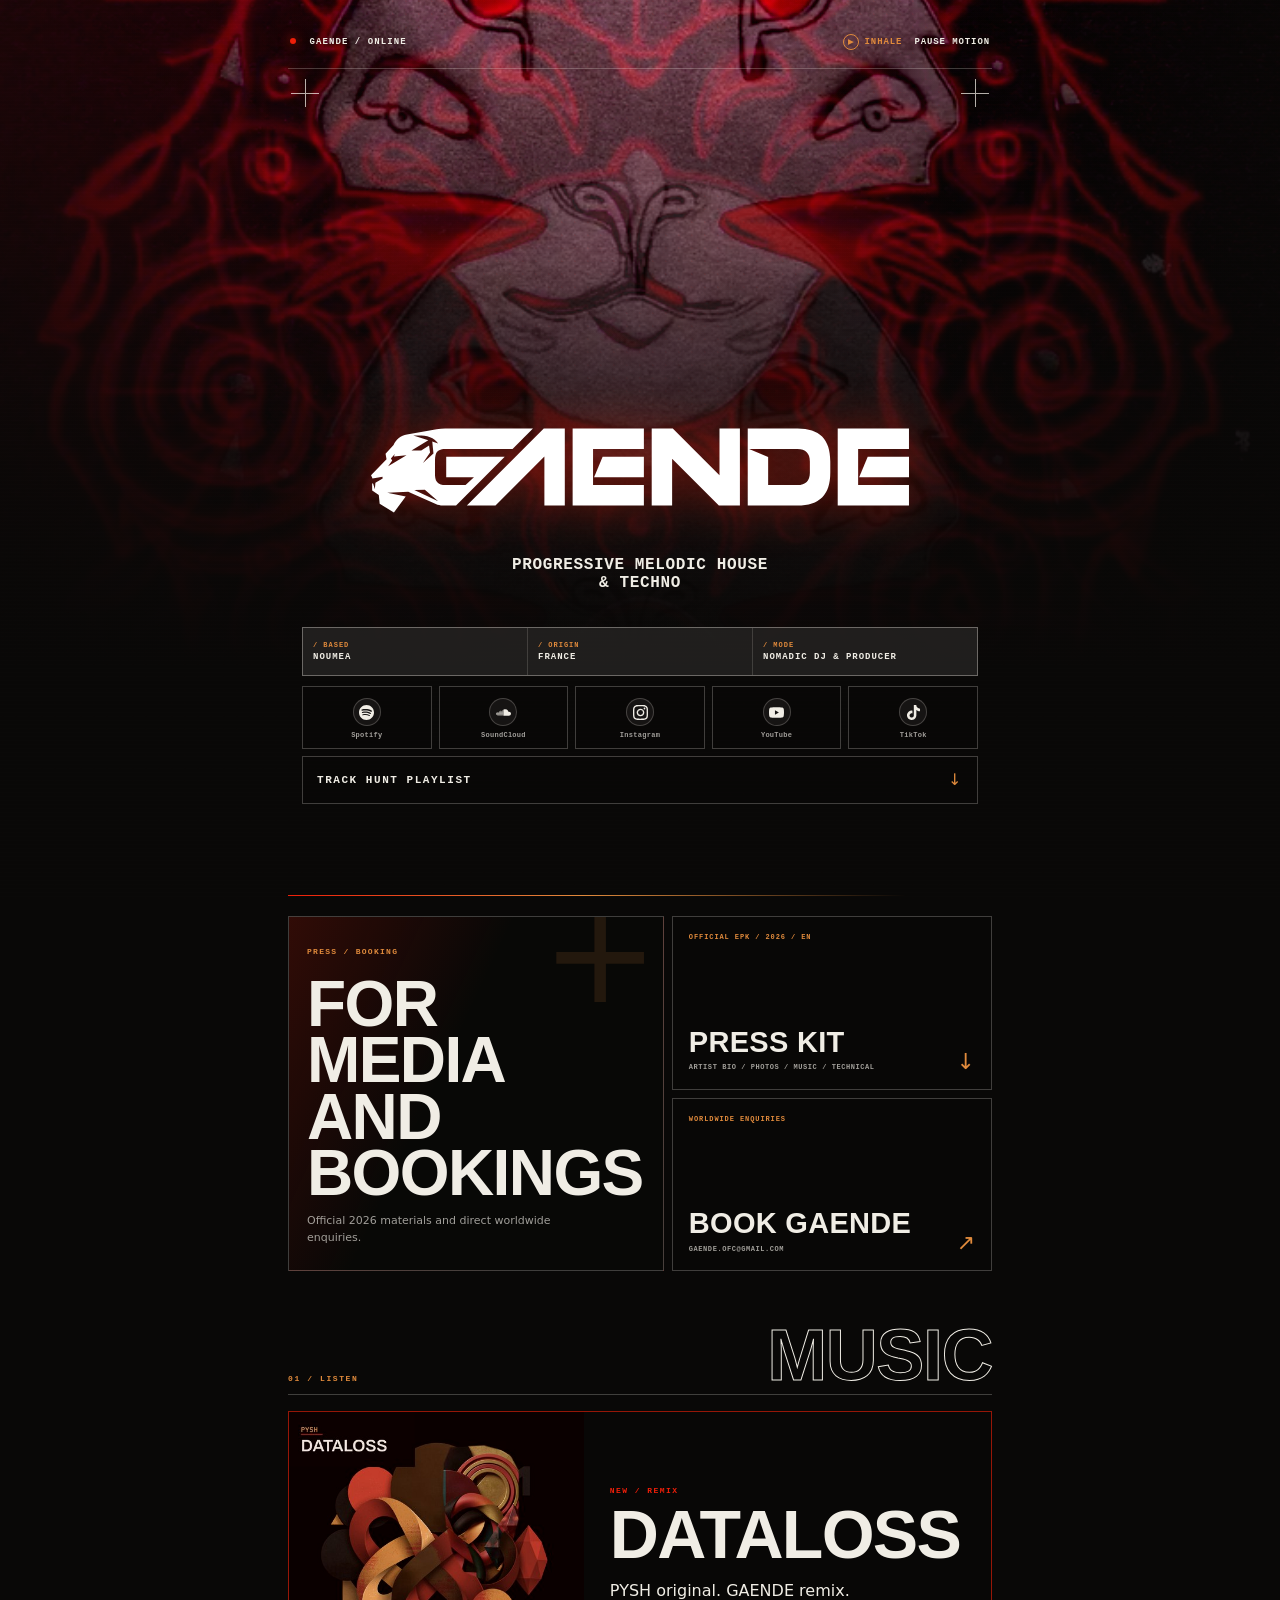
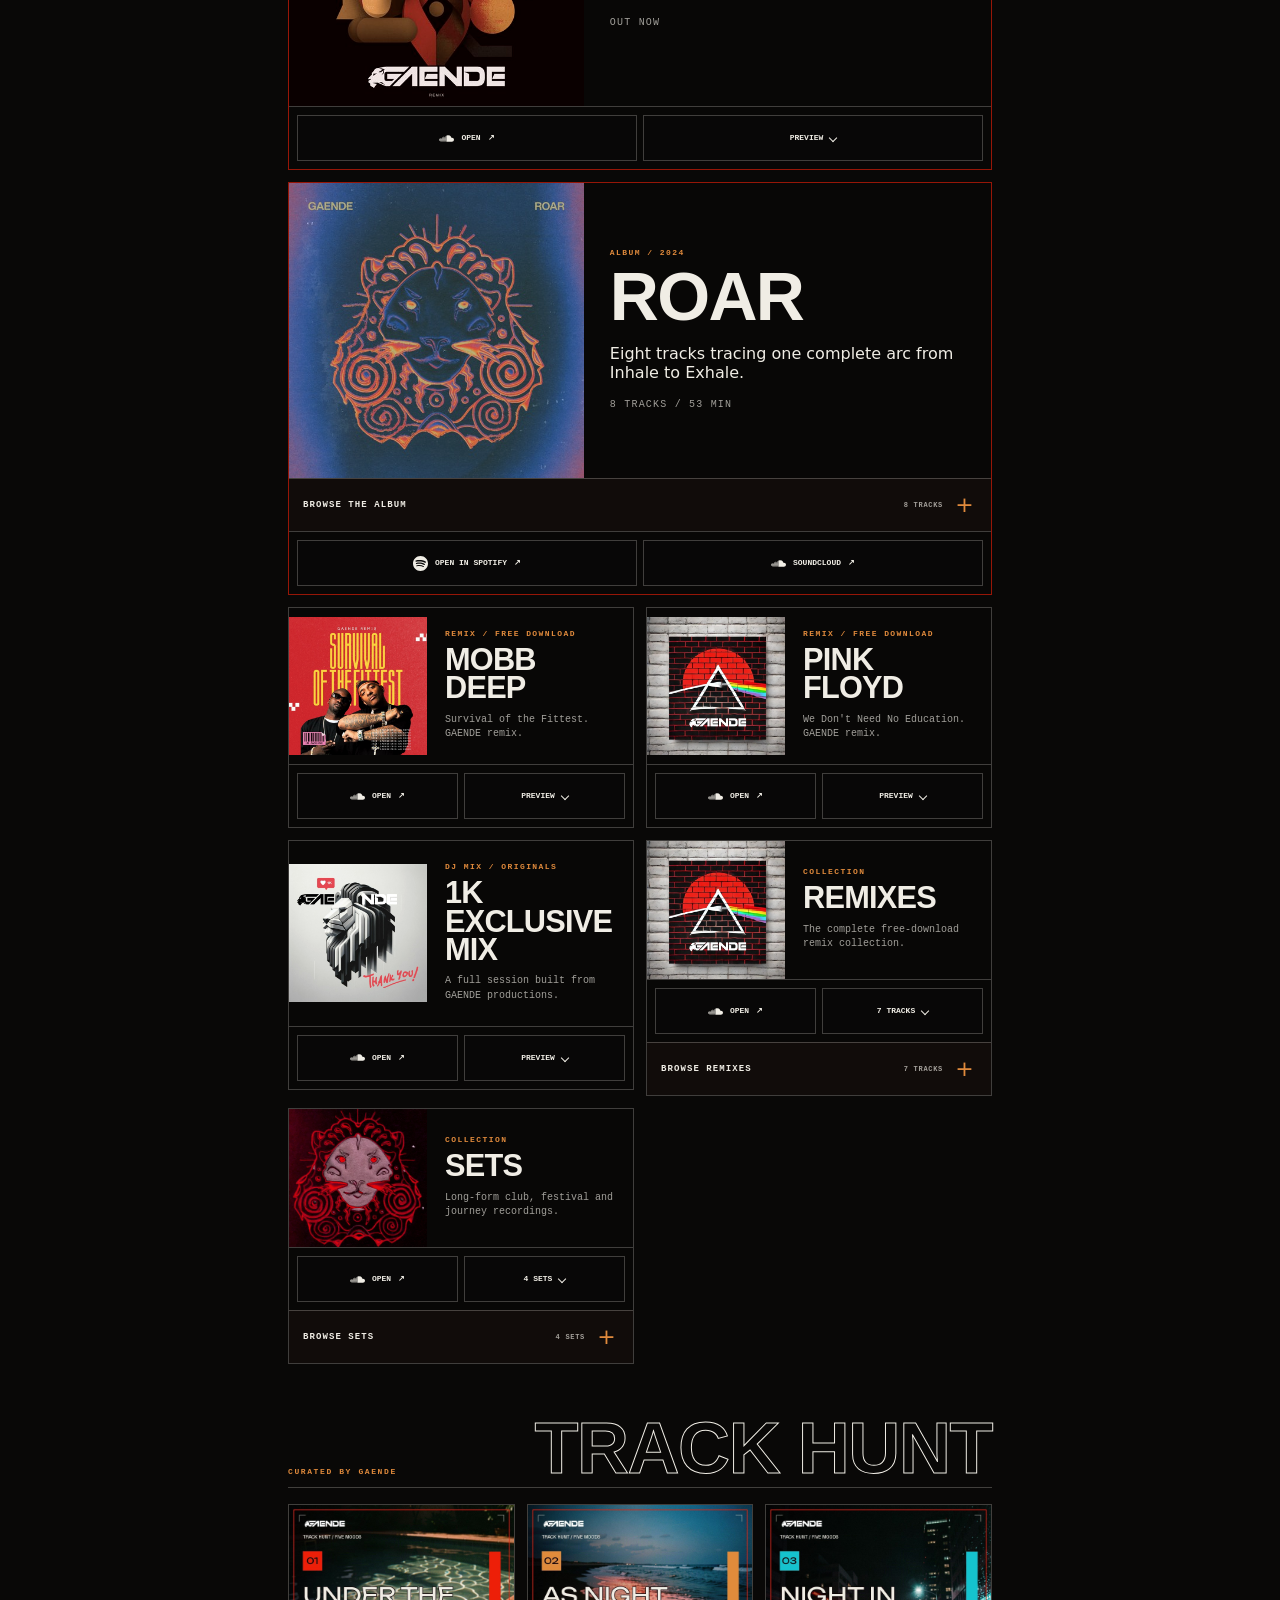
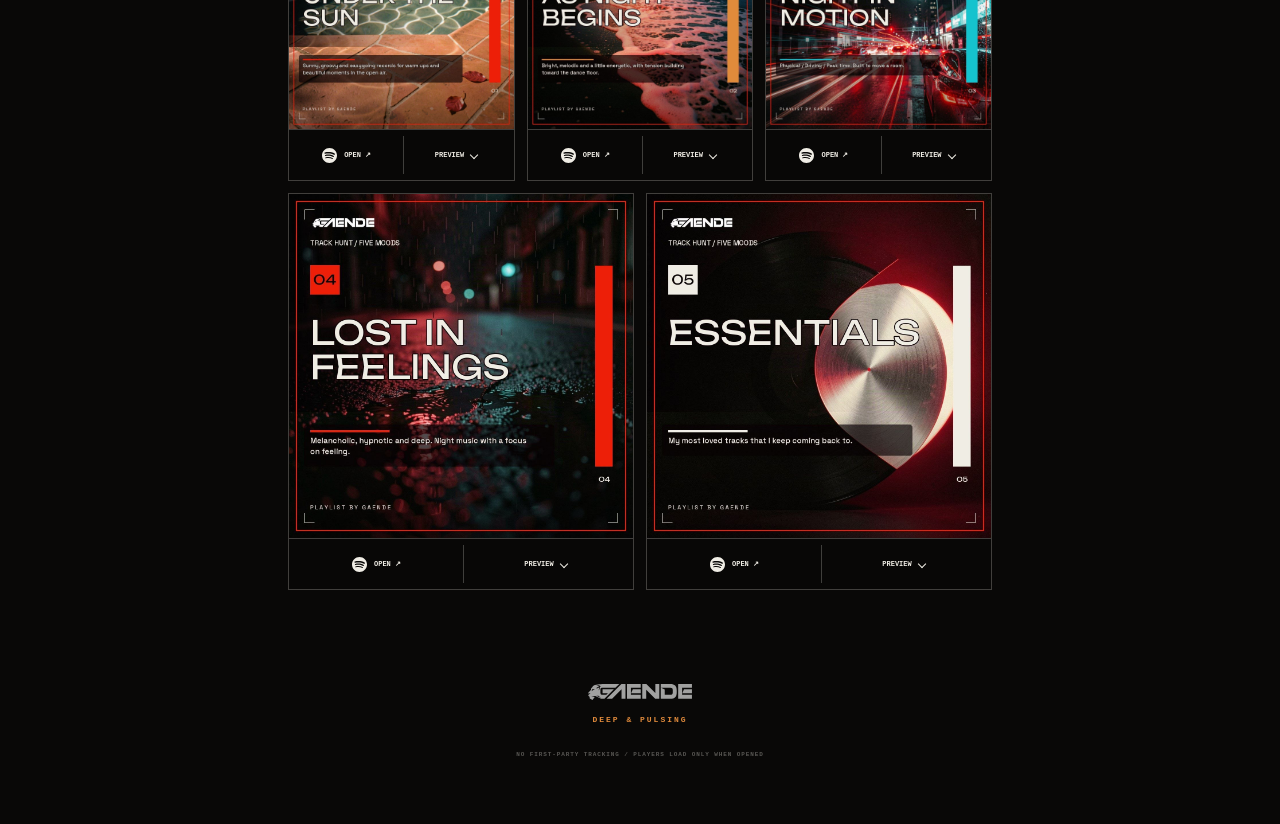
==== commit 1f501e94: "feat: highlight PYSH DataLoss remix as new on the link hub" ====
--- a/index.html
+++ b/index.html
@@ -14,7 +14,7 @@
   <title>GAENDE / Official Links</title>
   <link rel="icon" href="assets/roar-cover.webp" type="image/webp">
   <link rel="preload" href="assets/gaende-logo.svg" as="image" type="image/svg+xml">
-  <link rel="stylesheet" href="styles.css?v=hunt-jump-1">
+  <link rel="stylesheet" href="styles.css?v=dataloss-new-1">
   <script src="app.js?v=bf5e49c" defer></script>
 </head>
 <body>
@@ -97,6 +97,23 @@
       </div>
 
       <div class="media-stack">
+        <article class="media-card media-card--featured media-card--new reveal">
+          <div class="media-card__summary">
+            <img class="media-card__art" src="assets/covers/pysh-dataloss.jpg" alt="PYSH DataLoss GAENDE remix artwork" width="500" height="500">
+            <div class="media-card__copy">
+              <p class="kicker kicker--new">NEW / REMIX</p>
+              <h2>DATALOSS</h2>
+              <p>PYSH original. GAENDE remix.</p>
+              <p class="media-card__meta">OUT NOW</p>
+            </div>
+          </div>
+          <div class="media-card__controls">
+            <a class="platform-link" href="https://soundcloud.com/gaende/pysh-dataloss-gaende-remix" target="_blank" rel="noopener noreferrer"><img src="assets/icons/soundcloud.svg" alt="">OPEN <b>↗</b></a>
+            <button class="preview-toggle" type="button" aria-expanded="false" aria-controls="preview-dataloss" data-provider="soundcloud" data-url="https://soundcloud.com/gaende/pysh-dataloss-gaende-remix">PREVIEW <span class="toggle-caret" aria-hidden="true"></span></button>
+          </div>
+          <div class="media-preview" id="preview-dataloss" hidden></div>
+        </article>
+
         <article class="media-card media-card--featured reveal">
           <div class="media-card__summary">
             <img class="media-card__art" src="assets/covers/roar-soundcloud.jpg" alt="ROAR album artwork" width="500" height="500">
@@ -169,17 +186,18 @@
           </div>
           <div class="media-card__controls">
             <a class="platform-link" href="https://soundcloud.com/gaende/sets/remix" target="_blank" rel="noopener noreferrer"><img src="assets/icons/soundcloud.svg" alt="">OPEN <b>↗</b></a>
-            <button class="collection-toggle" type="button" aria-expanded="false" aria-controls="browse-remixes">6 TRACKS <span class="toggle-caret" aria-hidden="true"></span></button>
+            <button class="collection-toggle" type="button" aria-expanded="false" aria-controls="browse-remixes">7 TRACKS <span class="toggle-caret" aria-hidden="true"></span></button>
           </div>
           <details class="album-browser collection-browser" id="browse-remixes">
-            <summary><span>BROWSE REMIXES</span><small>6 TRACKS</small><b aria-hidden="true">+</b></summary>
+            <summary><span>BROWSE REMIXES</span><small>7 TRACKS</small><b aria-hidden="true">+</b></summary>
             <ol class="album-tracklist collection-tracklist">
-              <li><a href="https://soundcloud.com/gaende/pink-floyd-another-brick-in-the-wall-gaende" target="_blank" rel="noopener noreferrer"><span>01</span><strong>Pink Floyd - We Don't Need No Education<small>GAENDE REMIX / FREE DOWNLOAD</small></strong><i aria-hidden="true">↗</i></a></li>
-              <li><a href="https://soundcloud.com/gaende/nico-de-andrea-daft-punk-ethnica-x-technologic-gaende-remix" target="_blank" rel="noopener noreferrer"><span>02</span><strong>Nico De Andrea &amp; Daft Punk - Ethnica X Technologic<small>GAENDE REMIX / FREE DOWNLOAD</small></strong><i aria-hidden="true">↗</i></a></li>
-              <li><a href="https://soundcloud.com/gaende/bawrut-triangulo-del-amor-gaende-remix-1" target="_blank" rel="noopener noreferrer"><span>03</span><strong>Bawrut - Triangulo Del Amor<small>GAENDE REMIX / FREE DOWNLOAD</small></strong><i aria-hidden="true">↗</i></a></li>
-              <li><a href="https://soundcloud.com/gaende/el-tiempo-gaende-remix" target="_blank" rel="noopener noreferrer"><span>04</span><strong>GRIGORE - EL TIEMPO<small>GAENDE REMIX / FREE DOWNLOAD</small></strong><i aria-hidden="true">↗</i></a></li>
-              <li><a href="https://soundcloud.com/gaende/malandra-jr-sveva-gaende-remix" target="_blank" rel="noopener noreferrer"><span>05</span><strong>MALANDRA JR - SVEVA<small>GAENDE REMIX / FREE DOWNLOAD</small></strong><i aria-hidden="true">↗</i></a></li>
-              <li><a href="https://soundcloud.com/gaende/creeds-x-viers-pushup-lsd-gaende-remix" target="_blank" rel="noopener noreferrer"><span>06</span><strong>CREEDS X VIERS - PUSHUP | LSD<small>GAENDE REMIX / FREE DOWNLOAD</small></strong><i aria-hidden="true">↗</i></a></li>
+              <li><a href="https://soundcloud.com/gaende/pysh-dataloss-gaende-remix" target="_blank" rel="noopener noreferrer"><span>01</span><strong>PYSH - DATALOSS<small>GAENDE REMIX / NEW</small></strong><i aria-hidden="true">↗</i></a></li>
+              <li><a href="https://soundcloud.com/gaende/pink-floyd-another-brick-in-the-wall-gaende" target="_blank" rel="noopener noreferrer"><span>02</span><strong>Pink Floyd - We Don't Need No Education<small>GAENDE REMIX / FREE DOWNLOAD</small></strong><i aria-hidden="true">↗</i></a></li>
+              <li><a href="https://soundcloud.com/gaende/nico-de-andrea-daft-punk-ethnica-x-technologic-gaende-remix" target="_blank" rel="noopener noreferrer"><span>03</span><strong>Nico De Andrea &amp; Daft Punk - Ethnica X Technologic<small>GAENDE REMIX / FREE DOWNLOAD</small></strong><i aria-hidden="true">↗</i></a></li>
+              <li><a href="https://soundcloud.com/gaende/bawrut-triangulo-del-amor-gaende-remix-1" target="_blank" rel="noopener noreferrer"><span>04</span><strong>Bawrut - Triangulo Del Amor<small>GAENDE REMIX / FREE DOWNLOAD</small></strong><i aria-hidden="true">↗</i></a></li>
+              <li><a href="https://soundcloud.com/gaende/el-tiempo-gaende-remix" target="_blank" rel="noopener noreferrer"><span>05</span><strong>GRIGORE - EL TIEMPO<small>GAENDE REMIX / FREE DOWNLOAD</small></strong><i aria-hidden="true">↗</i></a></li>
+              <li><a href="https://soundcloud.com/gaende/malandra-jr-sveva-gaende-remix" target="_blank" rel="noopener noreferrer"><span>06</span><strong>MALANDRA JR - SVEVA<small>GAENDE REMIX / FREE DOWNLOAD</small></strong><i aria-hidden="true">↗</i></a></li>
+              <li><a href="https://soundcloud.com/gaende/creeds-x-viers-pushup-lsd-gaende-remix" target="_blank" rel="noopener noreferrer"><span>07</span><strong>CREEDS X VIERS - PUSHUP | LSD<small>GAENDE REMIX / FREE DOWNLOAD</small></strong><i aria-hidden="true">↗</i></a></li>
             </ol>
           </details>
         </article>
--- a/styles.css
+++ b/styles.css
@@ -615,6 +615,14 @@
   color: var(--gold);
   font: 700 8px/1 var(--mono);
   letter-spacing: .18em;
+}
+
+.kicker--new {
+  color: var(--red);
+}
+
+.media-card--new {
+  border-color: var(--red);
 }
 
 .release-card h2 {
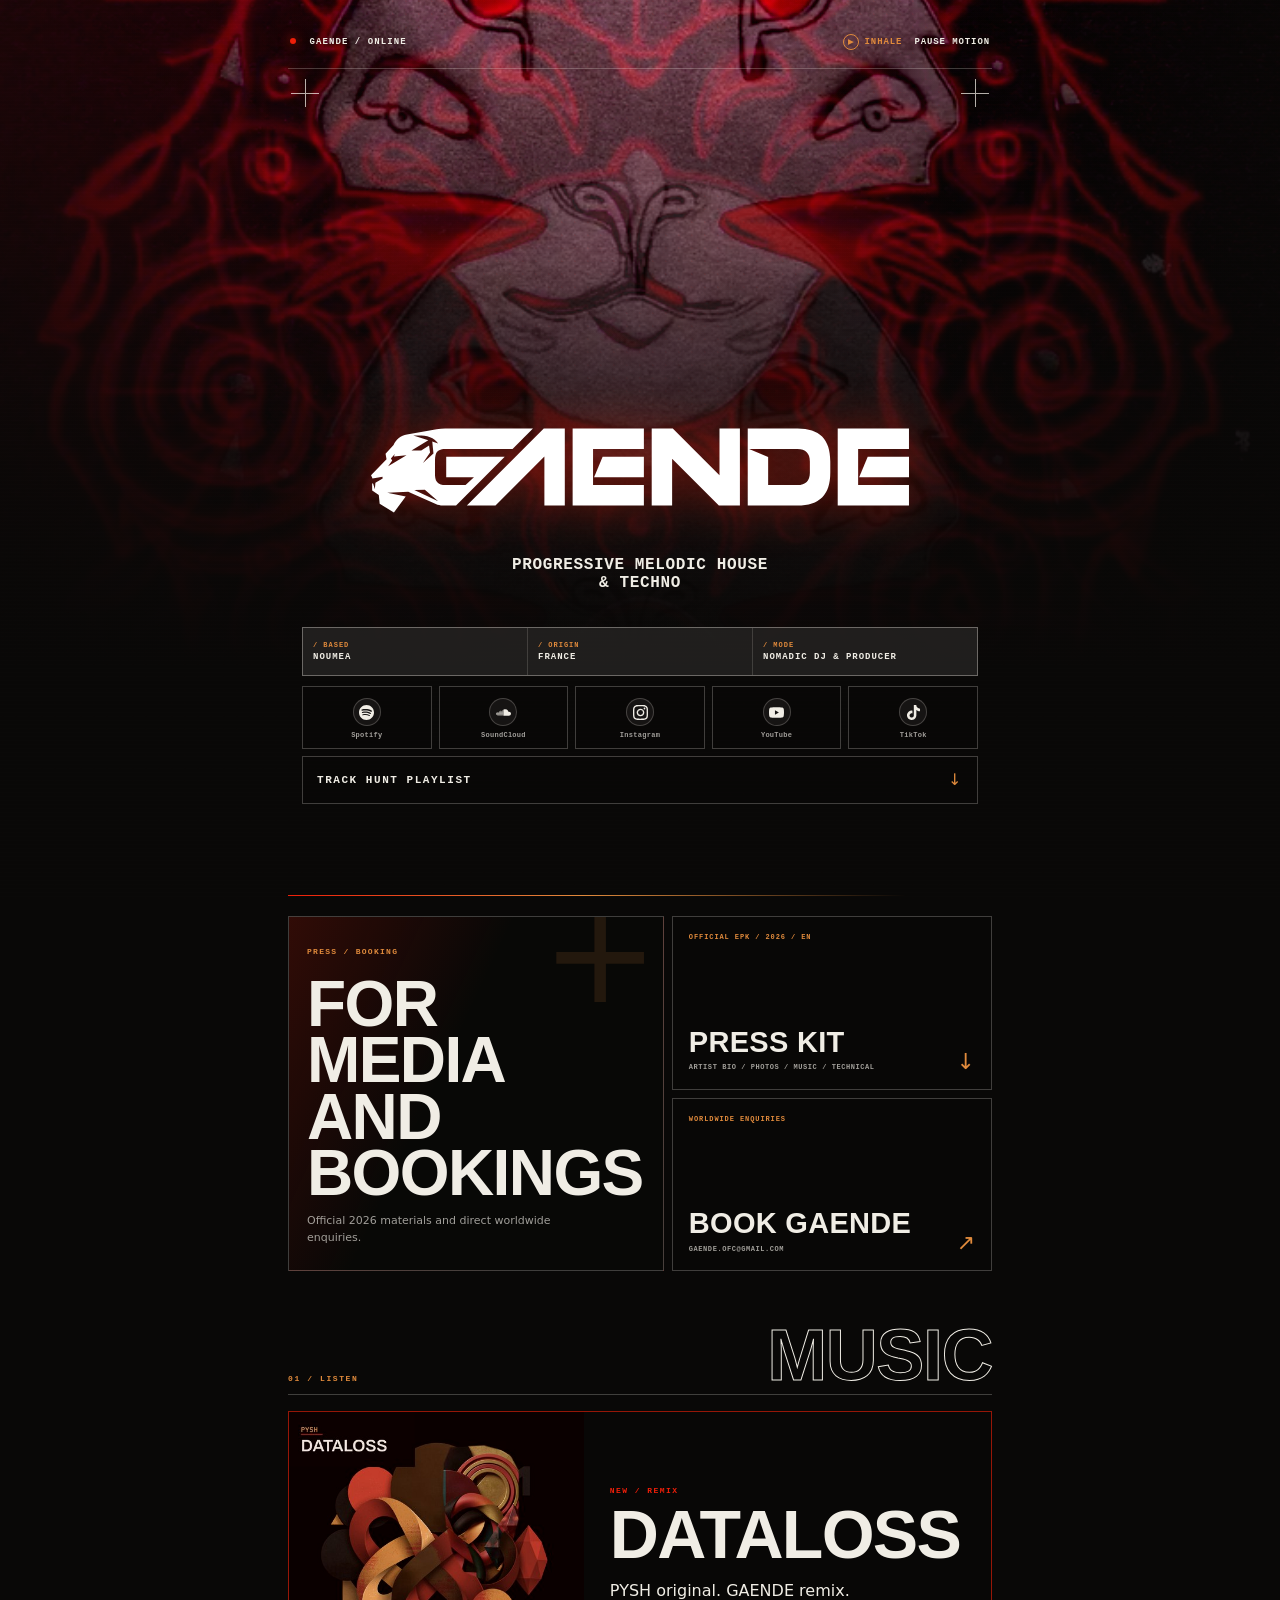
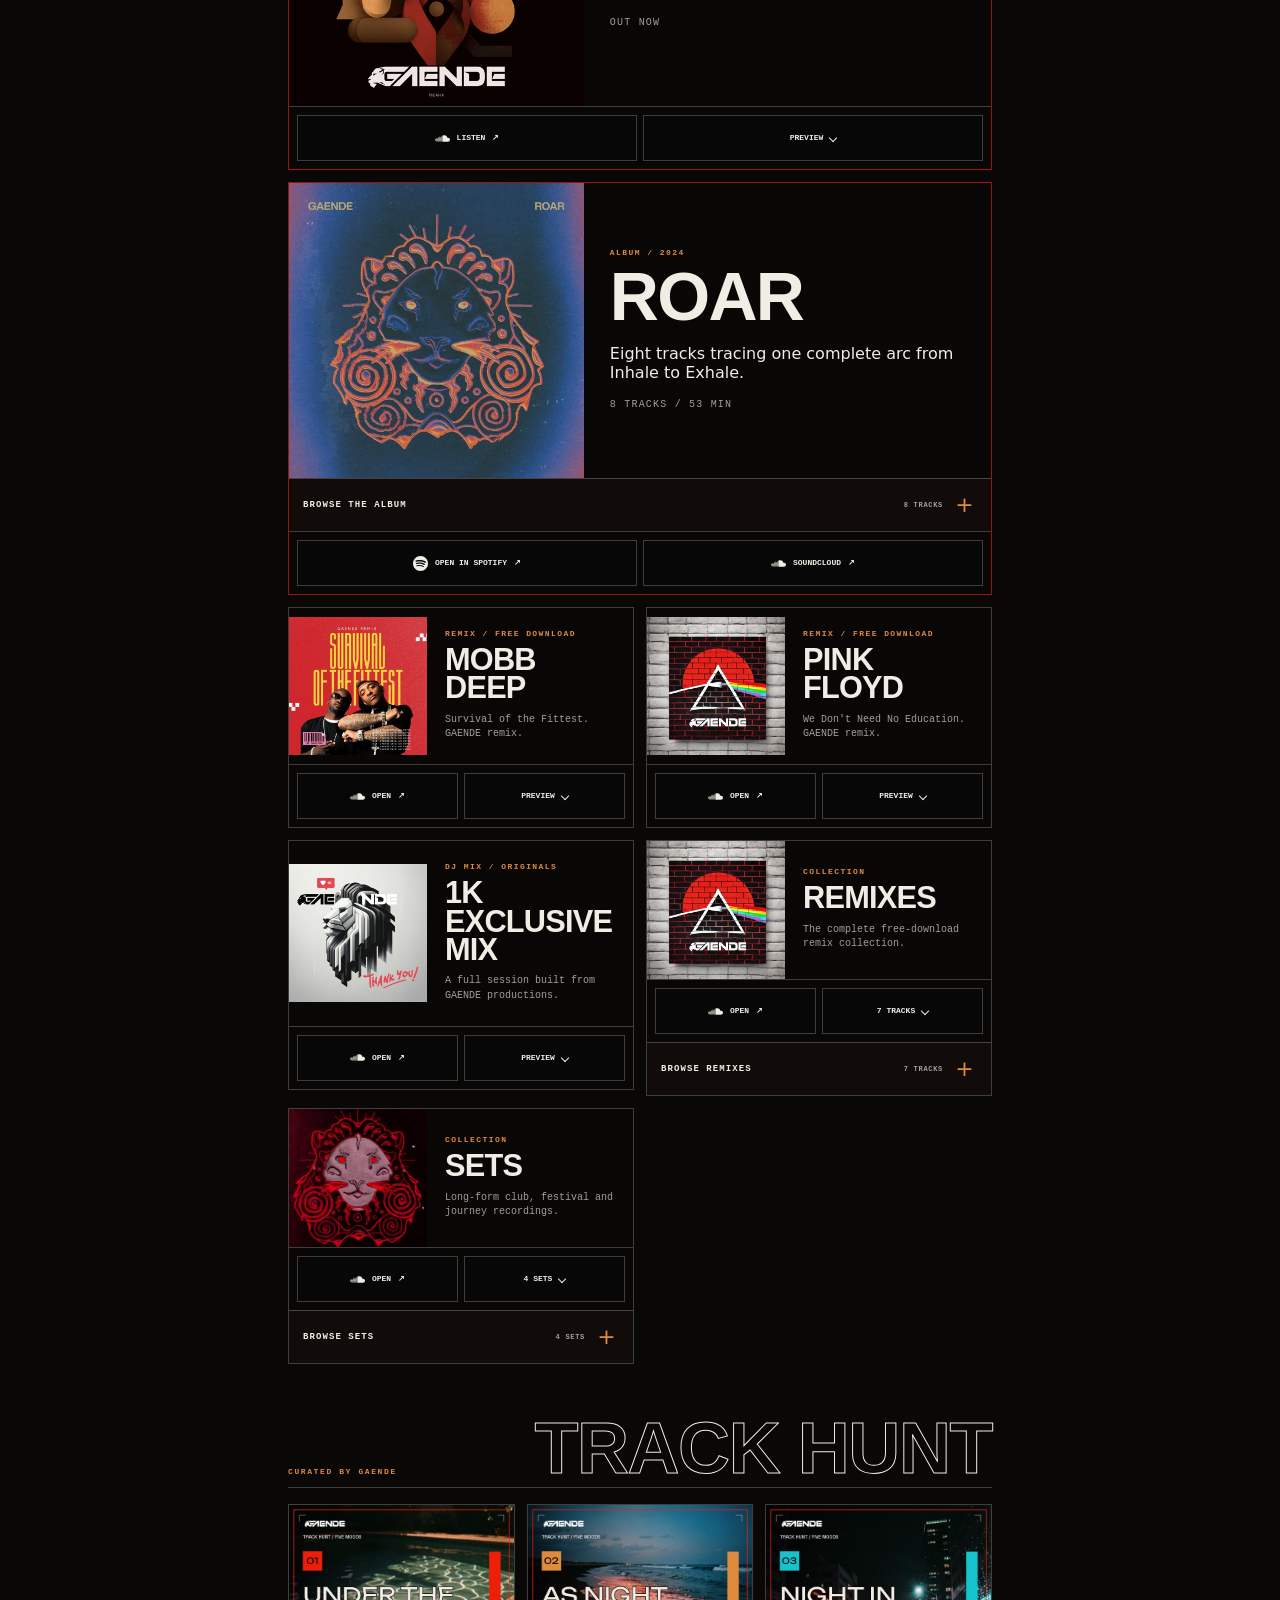
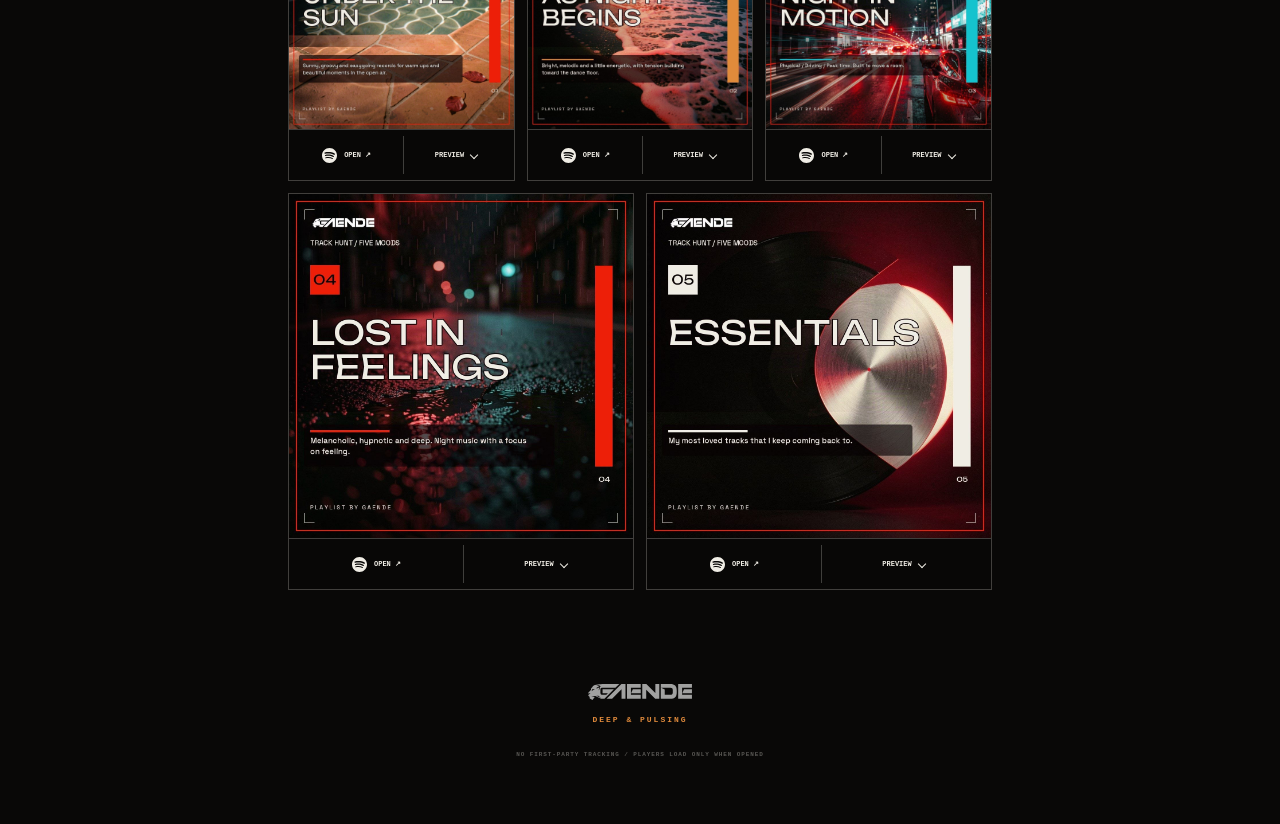
==== commit a20fd2a3: "fix: DataLoss CTA says LISTEN instead of OPEN" ====
--- a/index.html
+++ b/index.html
@@ -108,7 +108,7 @@
             </div>
           </div>
           <div class="media-card__controls">
-            <a class="platform-link" href="https://soundcloud.com/gaende/pysh-dataloss-gaende-remix" target="_blank" rel="noopener noreferrer"><img src="assets/icons/soundcloud.svg" alt="">OPEN <b>↗</b></a>
+            <a class="platform-link" href="https://soundcloud.com/gaende/pysh-dataloss-gaende-remix" target="_blank" rel="noopener noreferrer"><img src="assets/icons/soundcloud.svg" alt="">LISTEN <b>↗</b></a>
             <button class="preview-toggle" type="button" aria-expanded="false" aria-controls="preview-dataloss" data-provider="soundcloud" data-url="https://soundcloud.com/gaende/pysh-dataloss-gaende-remix">PREVIEW <span class="toggle-caret" aria-hidden="true"></span></button>
           </div>
           <div class="media-preview" id="preview-dataloss" hidden></div>
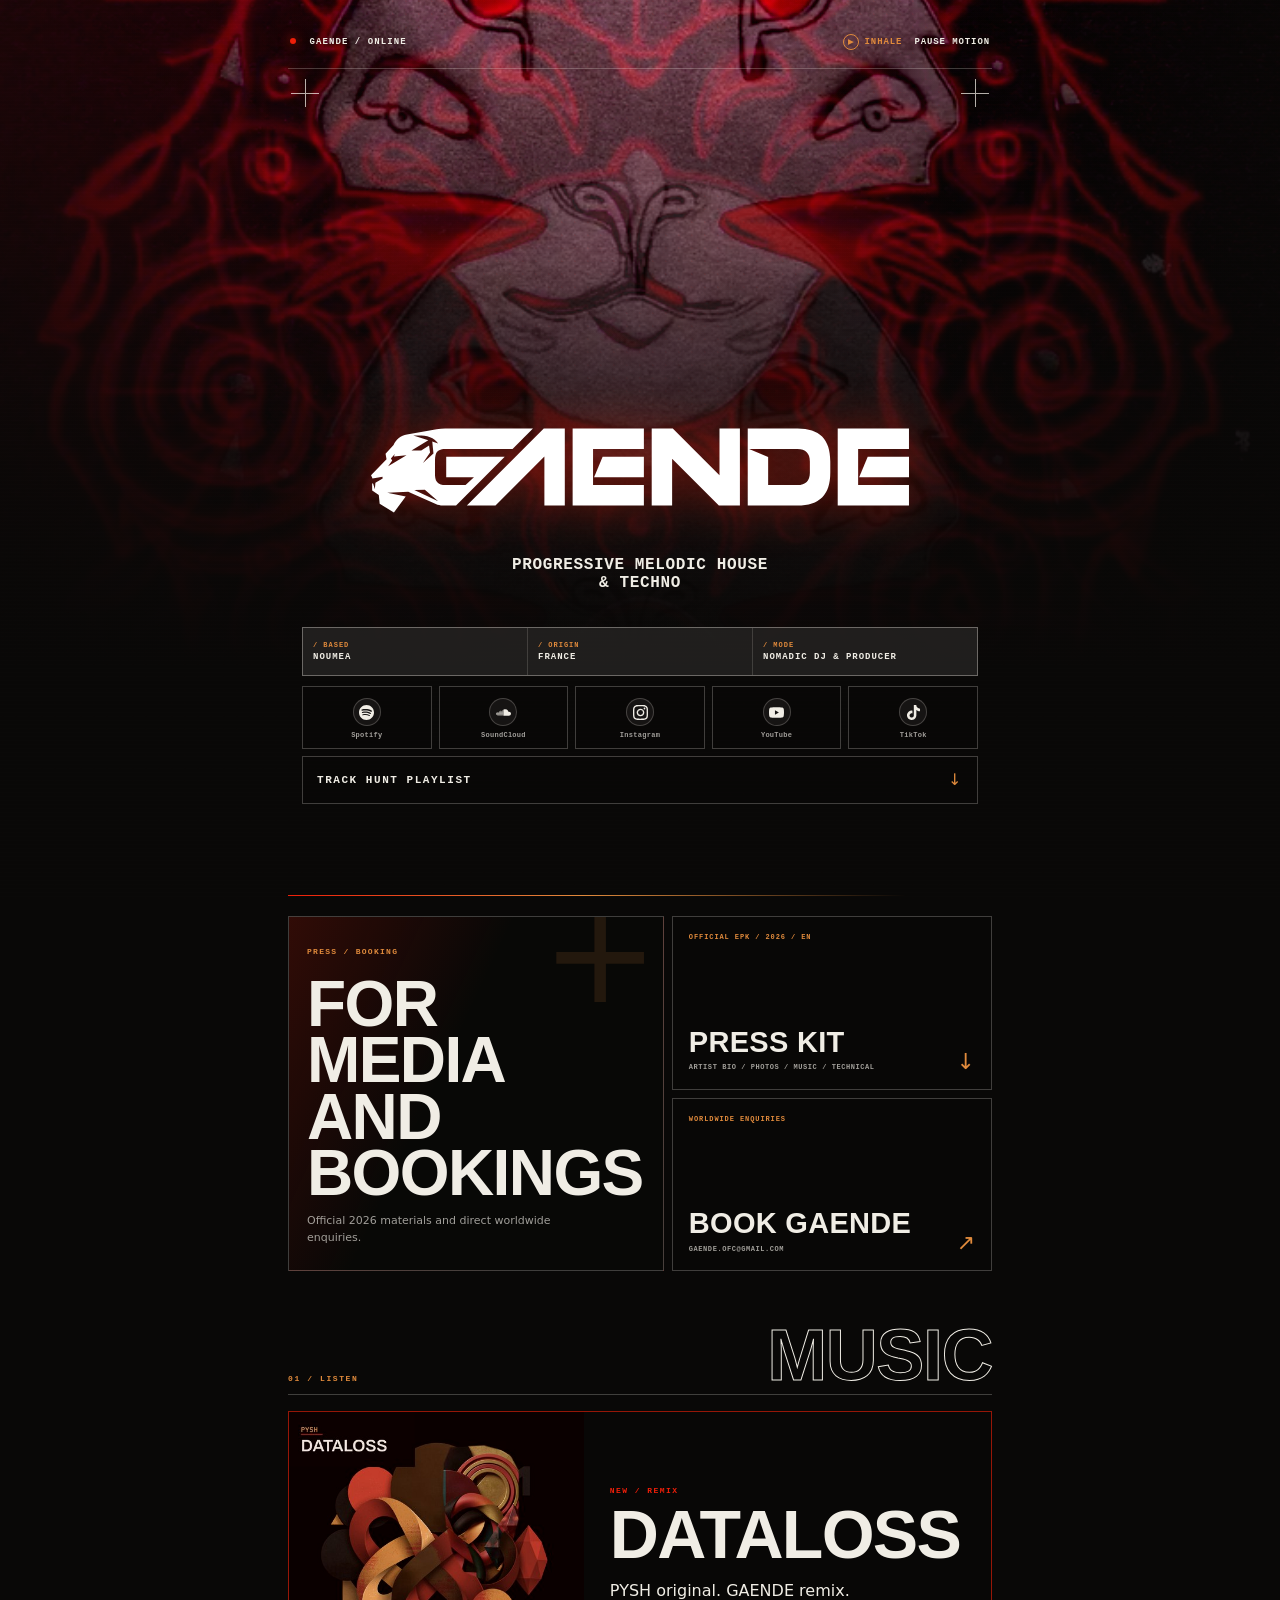
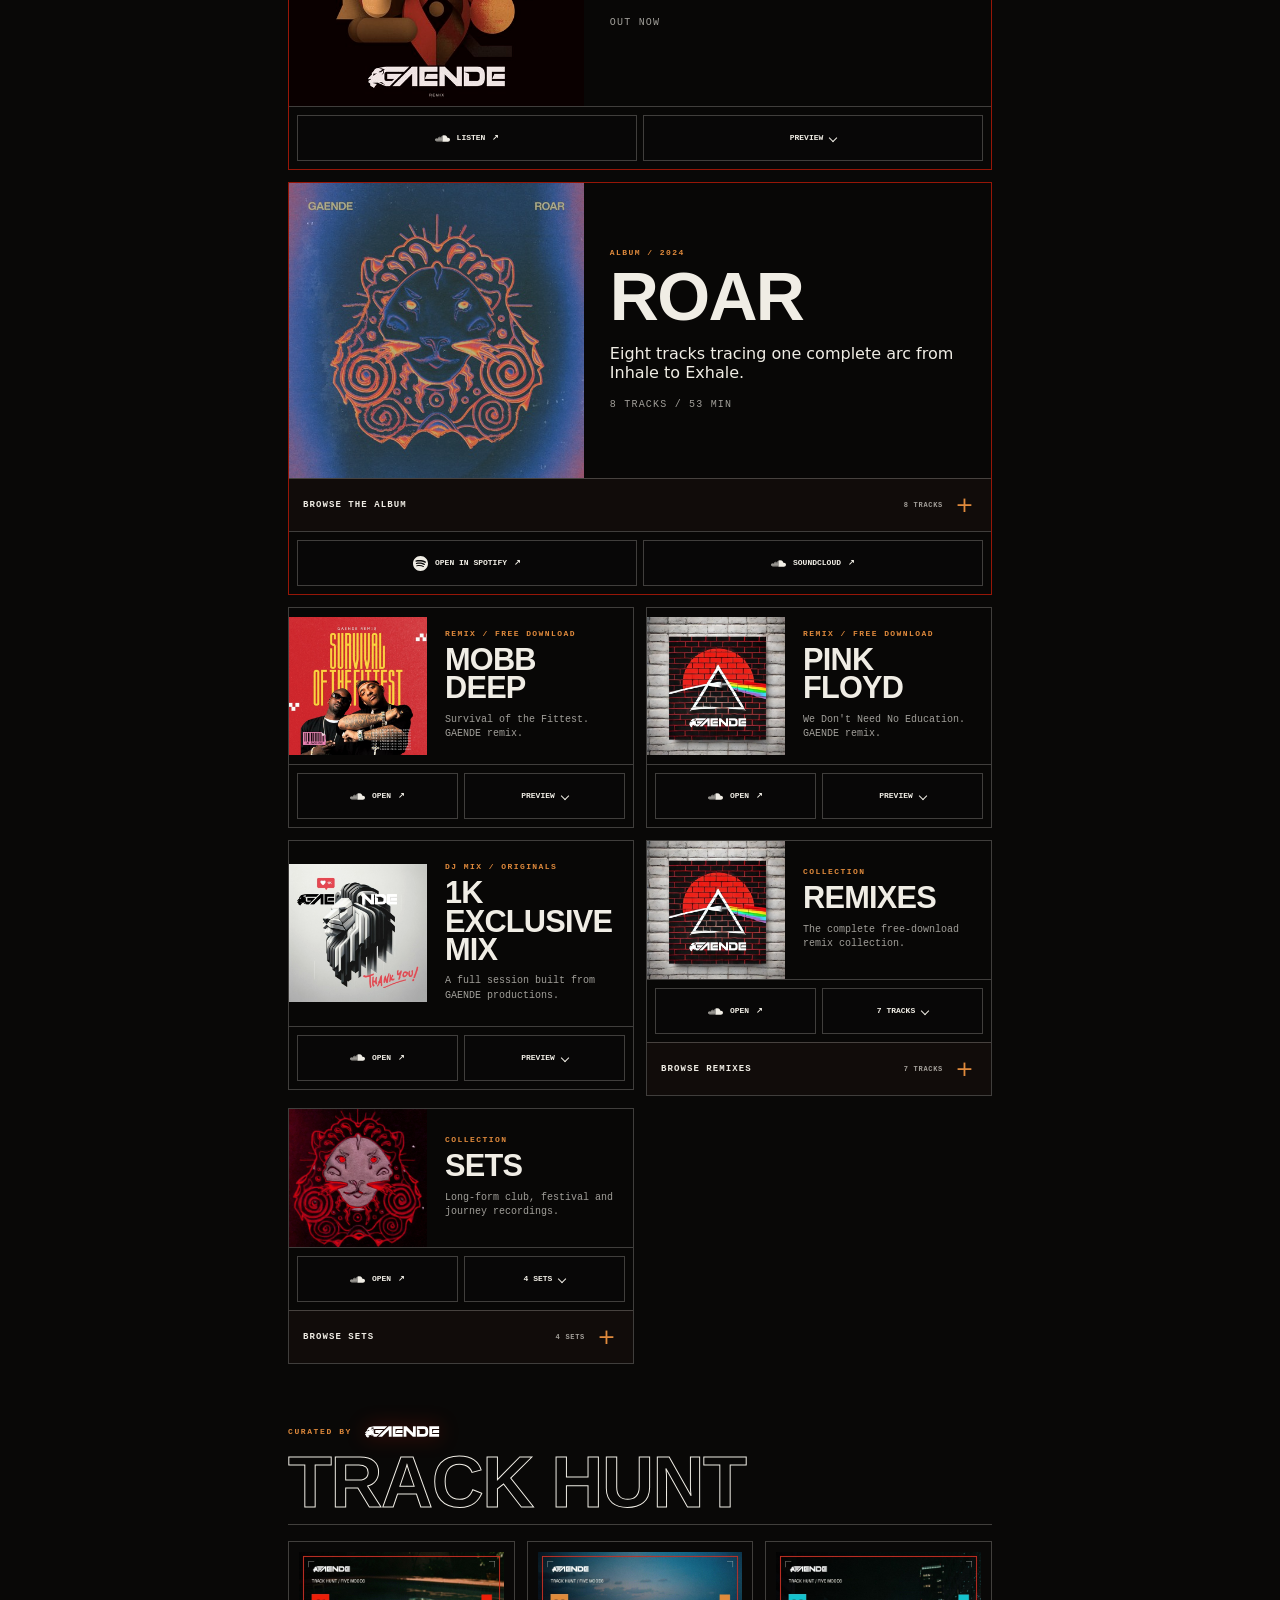
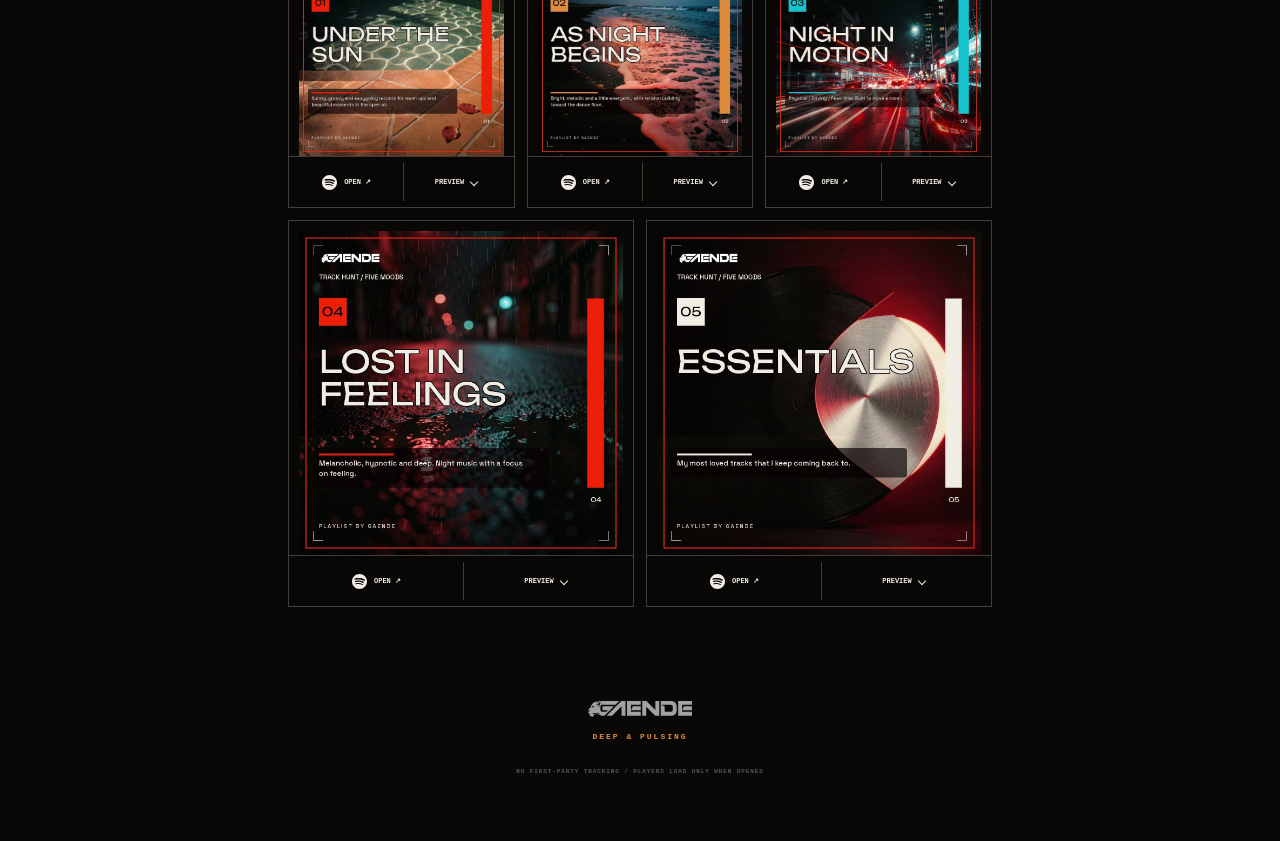
==== commit 2259dc00: "track hunt header: title on one line, GAENDE logo, art inset from card border" ====
--- a/index.html
+++ b/index.html
@@ -225,8 +225,8 @@
     </section>
 
     <section class="playlists" id="track-hunt" aria-labelledby="playlists-title">
-      <div class="section-label reveal">
-        <span>CURATED BY GAENDE</span>
+      <div class="section-label section-label--stack reveal">
+        <span class="section-label__brand">CURATED BY <img src="assets/gaende-logo.svg" alt="GAENDE"></span>
         <h2 id="playlists-title">TRACK HUNT</h2>
       </div>
 
--- a/styles.css
+++ b/styles.css
@@ -572,6 +572,32 @@
   -webkit-text-stroke: 1px var(--cream);
 }
 
+/* Track Hunt header: brand line on top, the title on one line below it. */
+.section-label--stack {
+  flex-direction: column;
+  align-items: flex-start;
+  gap: 14px;
+  padding-bottom: 14px;
+}
+
+.section-label--stack h2 {
+  white-space: nowrap;
+  font-size: clamp(36px, 13.5vw, 72px);
+}
+
+.section-label__brand {
+  display: inline-flex;
+  align-items: center;
+  gap: 10px;
+}
+
+.section-label__brand img {
+  height: 20px;
+  width: auto;
+  display: block;
+  filter: drop-shadow(0 0 10px rgba(238,31,9,.35));
+}
+
 .release-card {
   position: relative;
   min-height: 264px;
@@ -1072,8 +1098,9 @@
 .playlist-card > img {
   width: 100%;
   height: auto;
-  aspect-ratio: 1;
   display: block;
+  box-sizing: border-box;
+  padding: 10px 10px 0;
   object-fit: cover;
 }
 
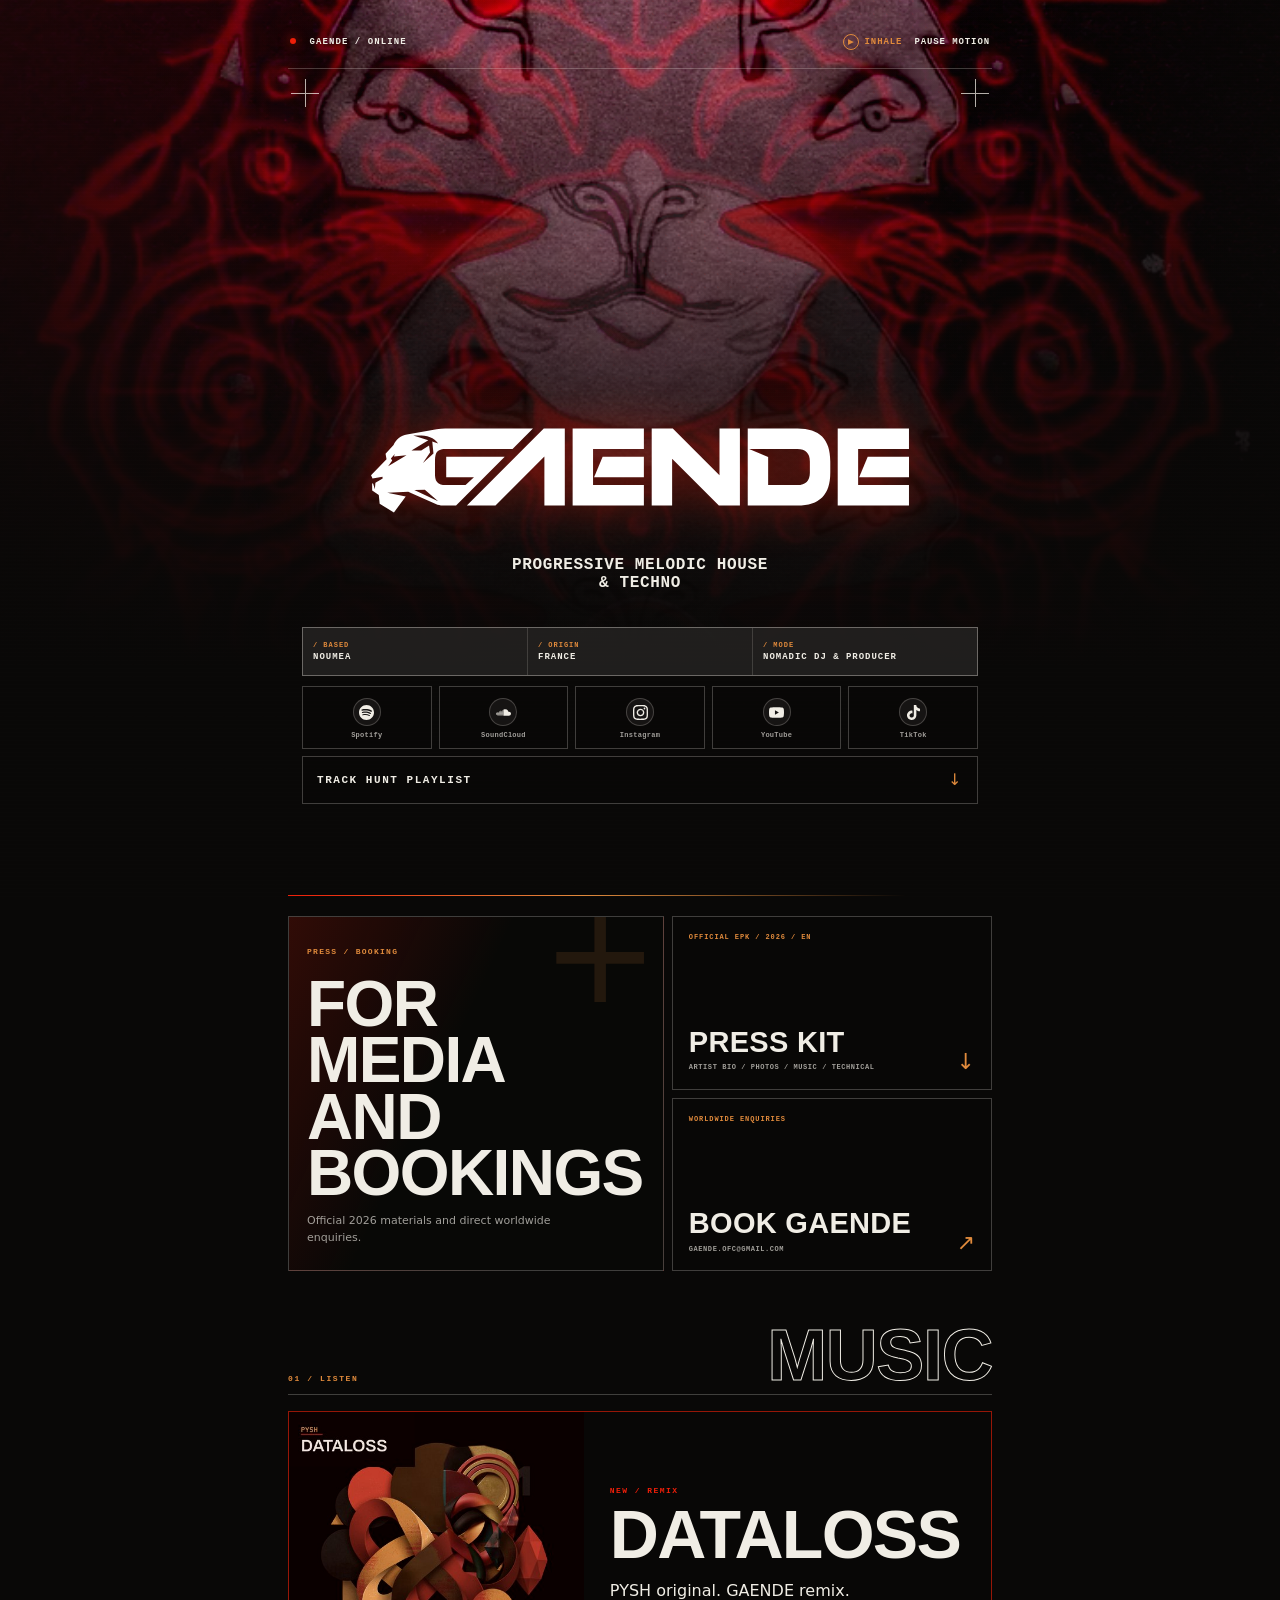
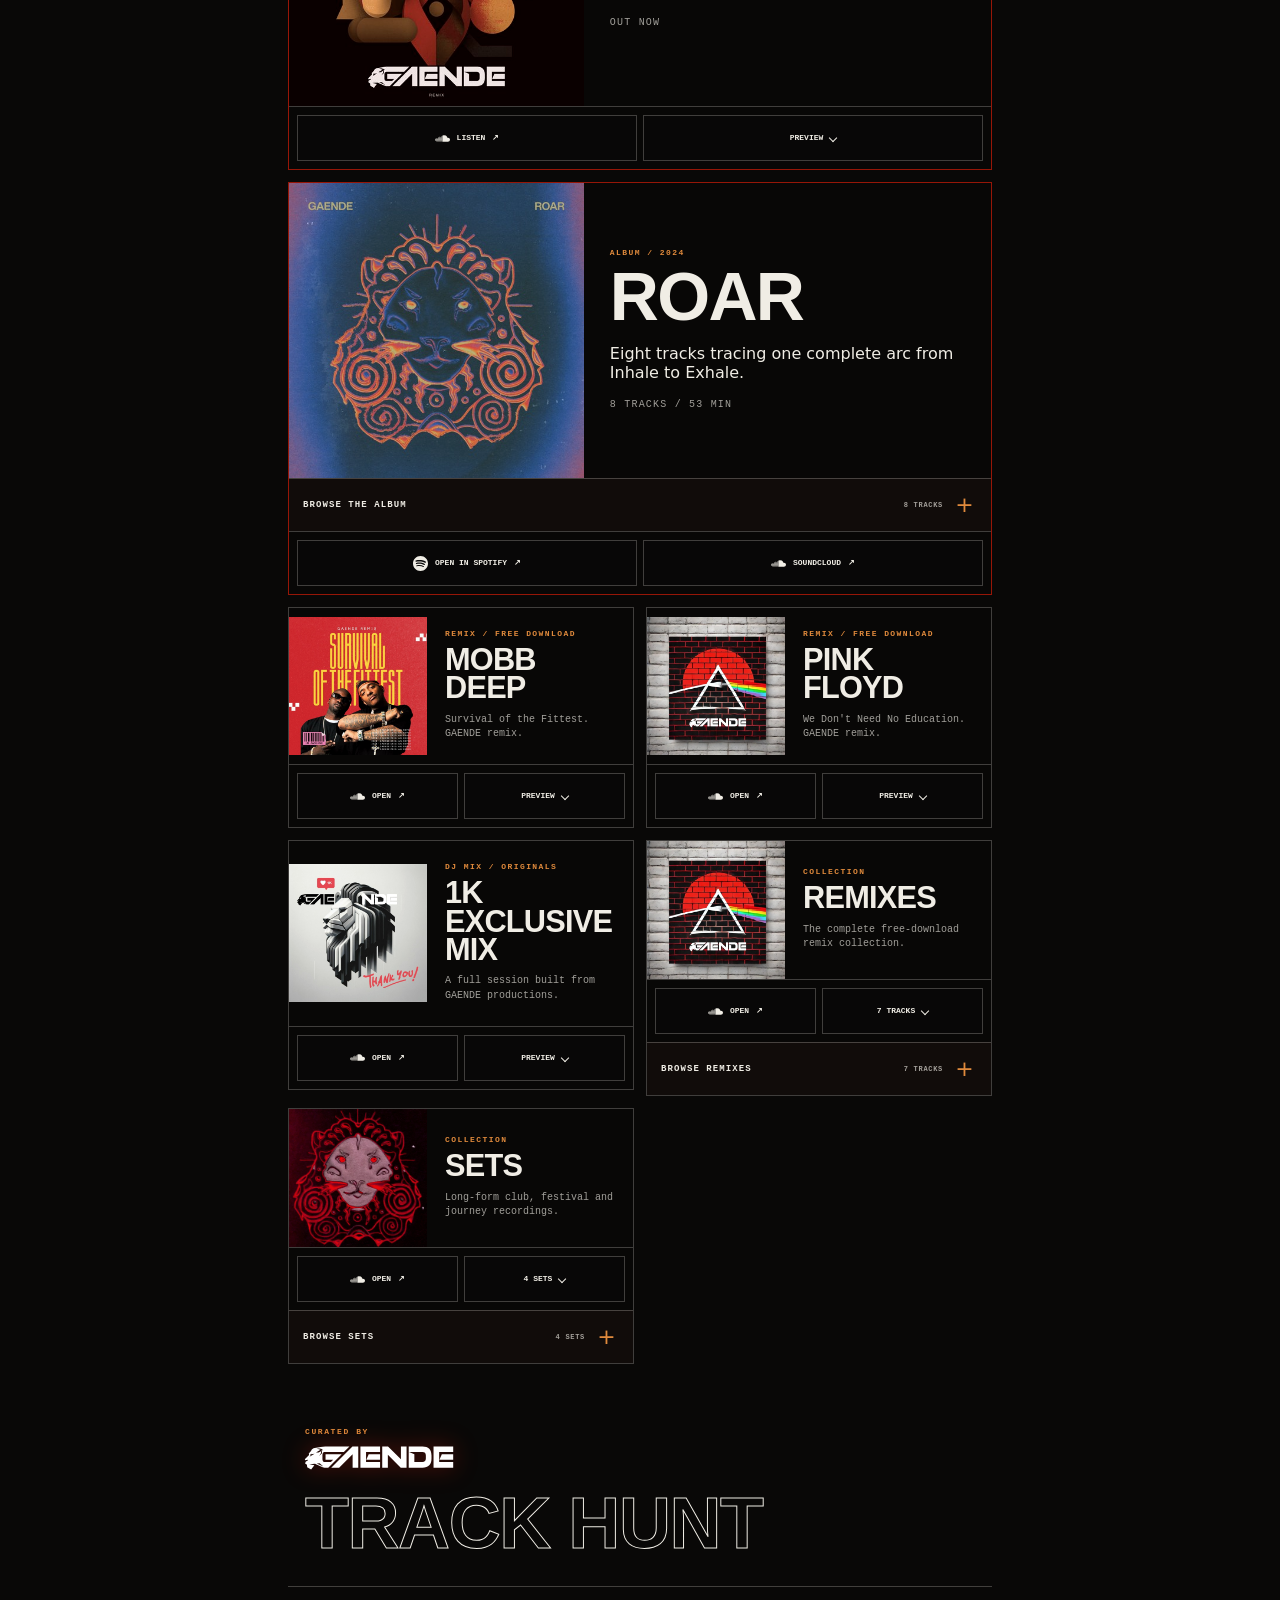
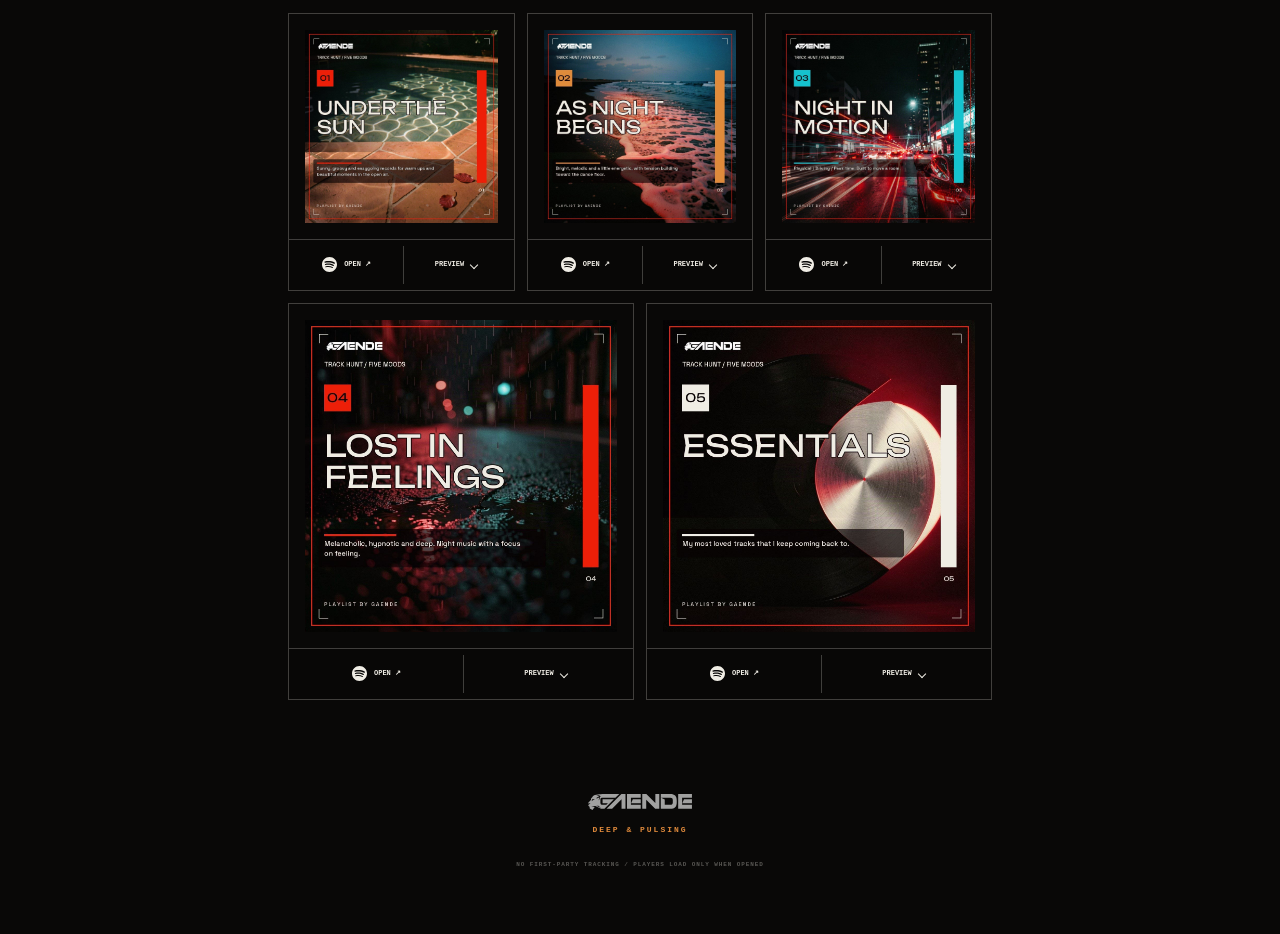
==== commit 68faadd1: "track hunt header: CURATED BY / logo / title on the cover-art edge, logo on its own line" ====
--- a/index.html
+++ b/index.html
@@ -226,7 +226,7 @@
 
     <section class="playlists" id="track-hunt" aria-labelledby="playlists-title">
       <div class="section-label section-label--stack reveal">
-        <span class="section-label__brand">CURATED BY <img src="assets/gaende-logo.svg" alt="GAENDE"></span>
+        <div class="section-label__brand"><span>CURATED BY</span><img src="assets/gaende-logo.svg" alt="GAENDE"></div>
         <h2 id="playlists-title">TRACK HUNT</h2>
       </div>
 
--- a/styles.css
+++ b/styles.css
@@ -573,29 +573,37 @@
 }
 
 /* Track Hunt header: brand line on top, the title on one line below it. */
+/* --art-inset = card border (1px) + art padding (16px): header text sits on the cover-art edge, not the card edge. */
 .section-label--stack {
+  --art-inset: 17px;
   flex-direction: column;
   align-items: flex-start;
-  gap: 14px;
-  padding-bottom: 14px;
+  gap: 22px;
+  padding: 6px var(--art-inset) 30px;
+  margin-bottom: 26px;
 }
 
 .section-label--stack h2 {
   white-space: nowrap;
-  font-size: clamp(36px, 13.5vw, 72px);
+  font-size: clamp(34px, 12.6vw, 72px);
+  line-height: .9;
 }
 
 .section-label__brand {
-  display: inline-flex;
-  align-items: center;
+  display: flex;
+  flex-direction: column;
+  align-items: flex-start;
   gap: 10px;
 }
 
+/* The SVG carries 26/720 of empty space on the left and 38/180 above the ink: trim it so the wordmark's
+   ink, not its box, sits on the art edge (40px box → ink 23px tall, ink starts at x 0). */
 .section-label__brand img {
-  height: 20px;
+  height: 40px;
   width: auto;
   display: block;
-  filter: drop-shadow(0 0 10px rgba(238,31,9,.35));
+  margin: -8.4px 0 -8.7px -5.8px;
+  filter: drop-shadow(0 0 12px rgba(238,31,9,.35));
 }
 
 .release-card {
@@ -1100,7 +1108,7 @@
   height: auto;
   display: block;
   box-sizing: border-box;
-  padding: 10px 10px 0;
+  padding: 16px;
   object-fit: cover;
 }
 
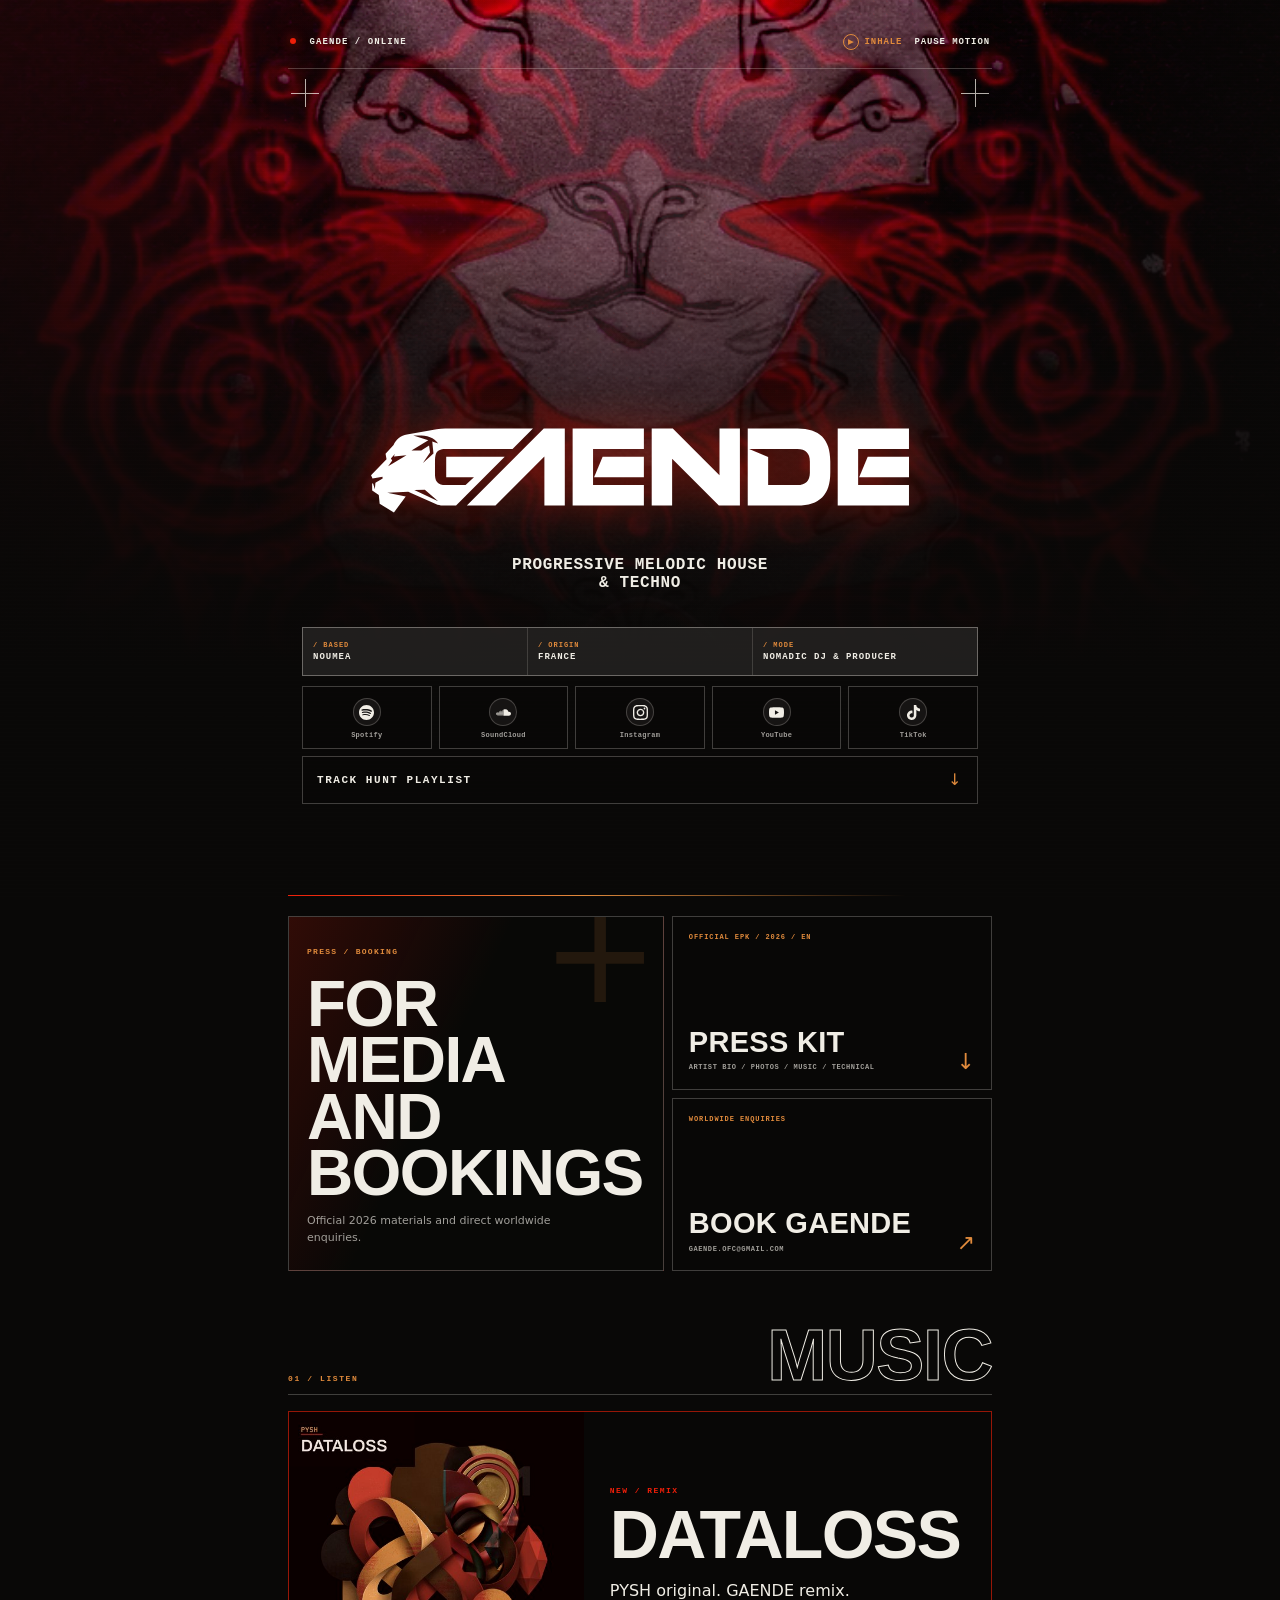
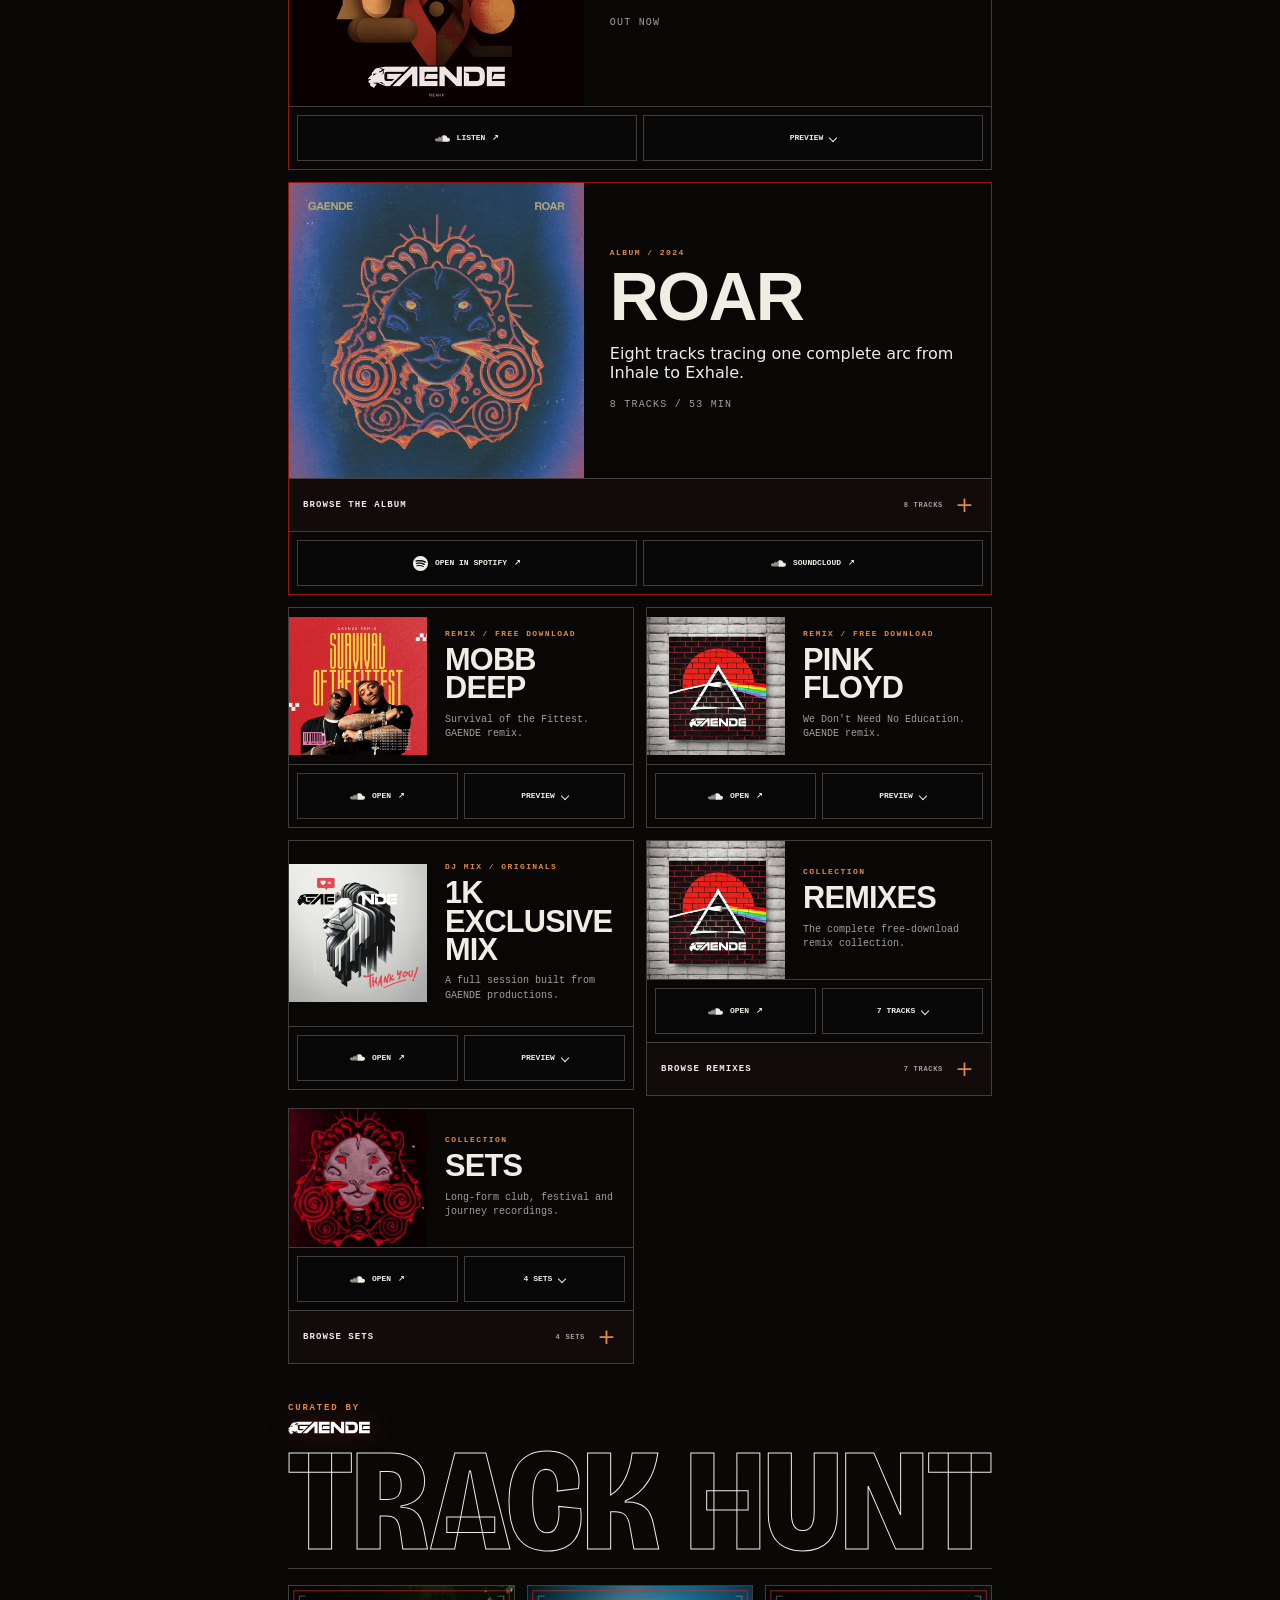
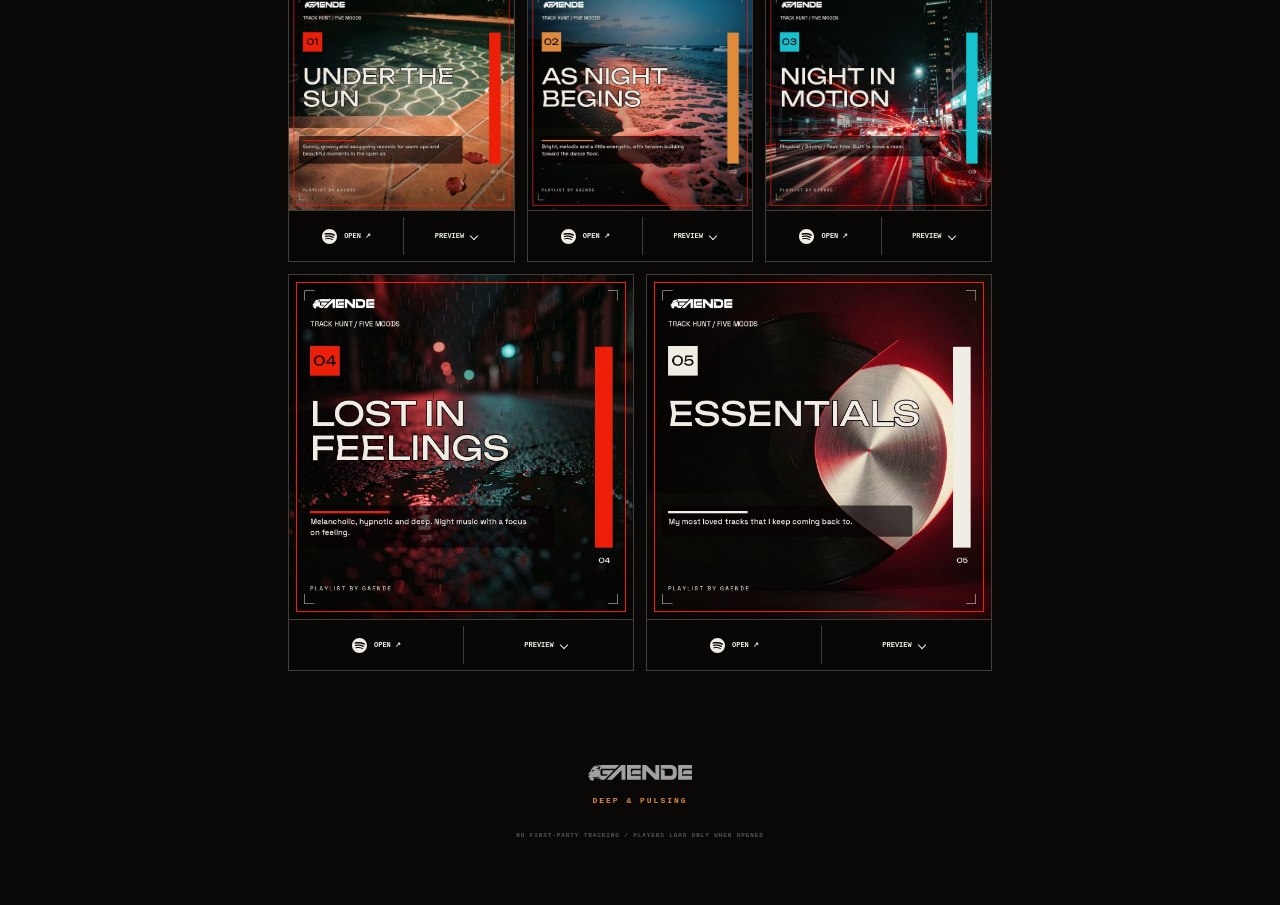
==== commit d86bf5ee: "track hunt title: pre-outlined SVG, stroke edge flush with the covers, no font dependency" ====
--- a/index.html
+++ b/index.html
@@ -227,7 +227,7 @@
     <section class="playlists" id="track-hunt" aria-labelledby="playlists-title">
       <div class="section-label section-label--stack reveal">
         <div class="section-label__brand"><span>CURATED BY</span><img src="assets/gaende-logo.svg" alt="GAENDE"></div>
-        <h2 id="playlists-title">TRACK HUNT</h2>
+        <h2 id="playlists-title"><img src="assets/track-hunt-title.svg" alt="TRACK HUNT" width="4846" height="700"></h2>
       </div>
 
       <div class="playlist-grid">
--- a/styles.css
+++ b/styles.css
@@ -573,37 +573,61 @@
 }
 
 /* Track Hunt header: brand line on top, the title on one line below it. */
-/* --art-inset = card border (1px) + art padding (16px): header text sits on the cover-art edge, not the card edge. */
+/* Track Hunt header, on a 16px rhythm: CURATED BY · 8 · logo ink · 16 · TRACK HUNT ink · 16 · rule · 16 · cards.
+   The title is drawn by app.js as an SVG whose viewBox is the glyph ink, so it spans the cover art edge to
+   edge with no font-box slack above or below. */
+.playlists { padding-top: 40px; }
+
 .section-label--stack {
-  --art-inset: 17px;
   flex-direction: column;
-  align-items: flex-start;
-  gap: 22px;
-  padding: 6px var(--art-inset) 30px;
-  margin-bottom: 26px;
+  align-items: stretch;
+  gap: 16px;
+  padding: 0 0 16px;
+  margin-bottom: 16px;
 }
 
 .section-label--stack h2 {
-  white-space: nowrap;
-  font-size: clamp(34px, 12.6vw, 72px);
-  line-height: .9;
+  display: block;
+  width: 100%;
+  margin: 0;
+  line-height: 0;
+}
+
+/* The title is a pre-outlined SVG (assets/track-hunt-title.svg, Bricolage 800 condensed): its viewBox is the
+   glyph ink plus half a stroke, so the outline's outer edge sits exactly on the cover-art edge, left and right,
+   with no font fallback and no slack above or below. */
+.section-label--stack h2 img {
+  display: block;
+  width: 100%;
+  height: auto;
 }
 
 .section-label__brand {
   display: flex;
   flex-direction: column;
   align-items: flex-start;
-  gap: 10px;
-}
-
-/* The SVG carries 26/720 of empty space on the left and 38/180 above the ink: trim it so the wordmark's
-   ink, not its box, sits on the art edge (40px box → ink 23px tall, ink starts at x 0). */
+  gap: 8px;
+}
+
+.section-label__brand span { font-size: 9px; }
+
+/* The SVG carries 26/720 empty on the left and 38/180 above the ink: trim so the ink sits on the edge.
+   22px box → ink 12.6px tall: a byline under the kicker; the title stays the loud element. */
 .section-label__brand img {
-  height: 40px;
+  height: 22px;
   width: auto;
   display: block;
-  margin: -8.4px 0 -8.7px -5.8px;
+  margin: -4.65px 0 -4.75px -3.2px;
   filter: drop-shadow(0 0 12px rgba(238,31,9,.35));
+}
+
+.visually-hidden {
+  position: absolute;
+  width: 1px;
+  height: 1px;
+  overflow: hidden;
+  clip: rect(0 0 0 0);
+  white-space: nowrap;
 }
 
 .release-card {
@@ -1106,9 +1130,8 @@
 .playlist-card > img {
   width: 100%;
   height: auto;
+  aspect-ratio: 1;
   display: block;
-  box-sizing: border-box;
-  padding: 16px;
   object-fit: cover;
 }
 
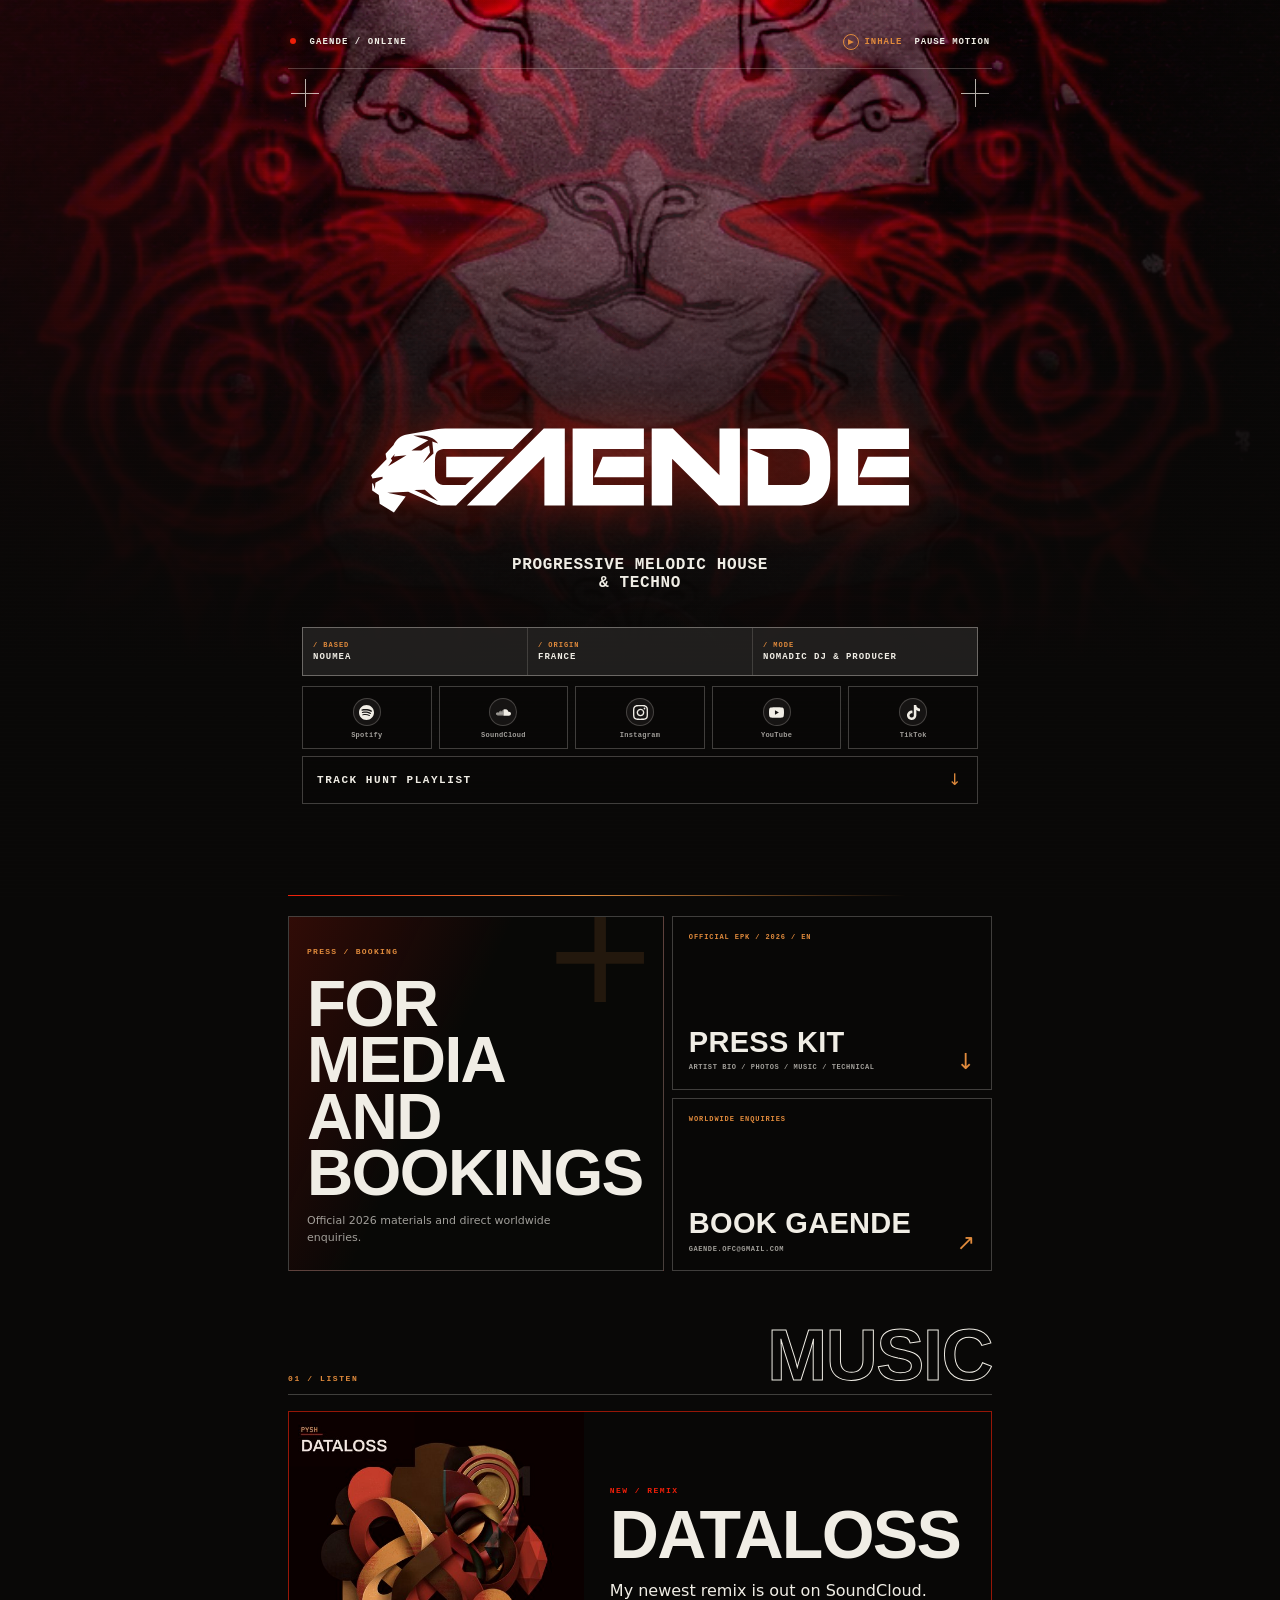
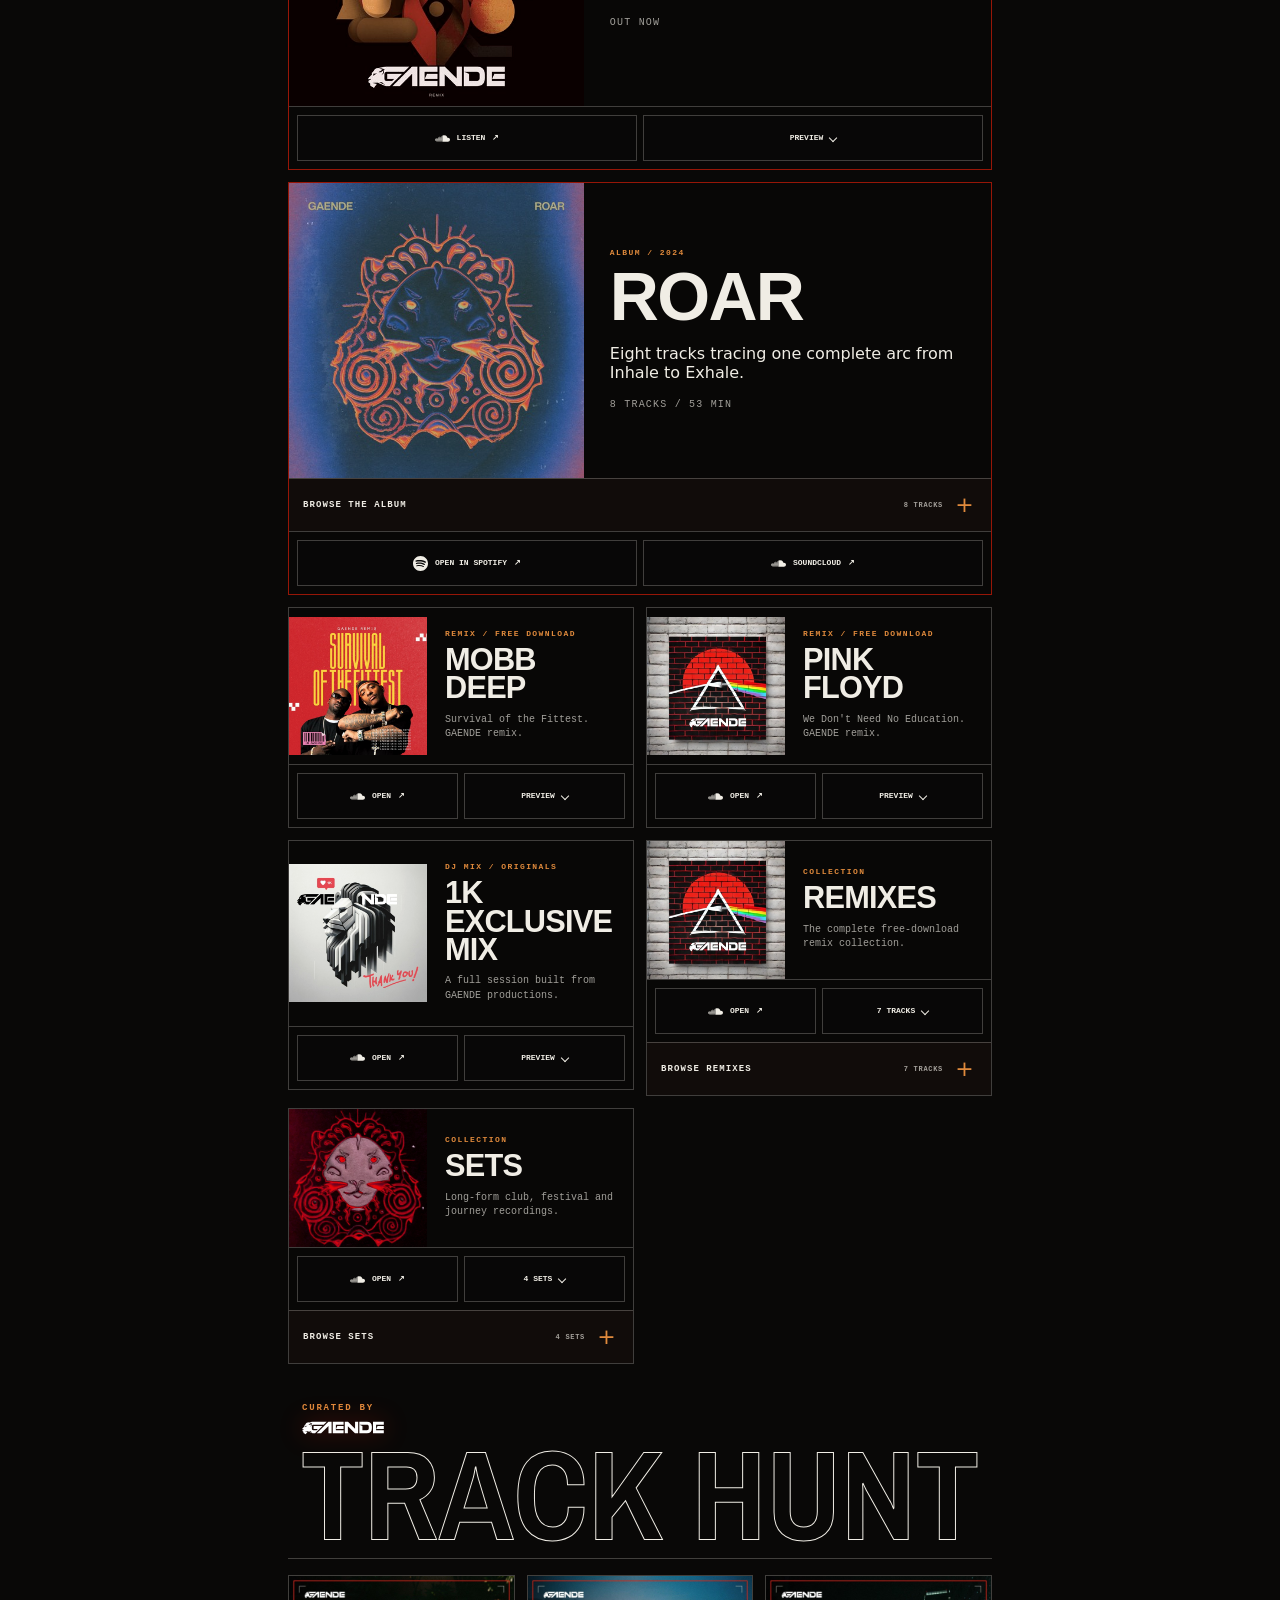
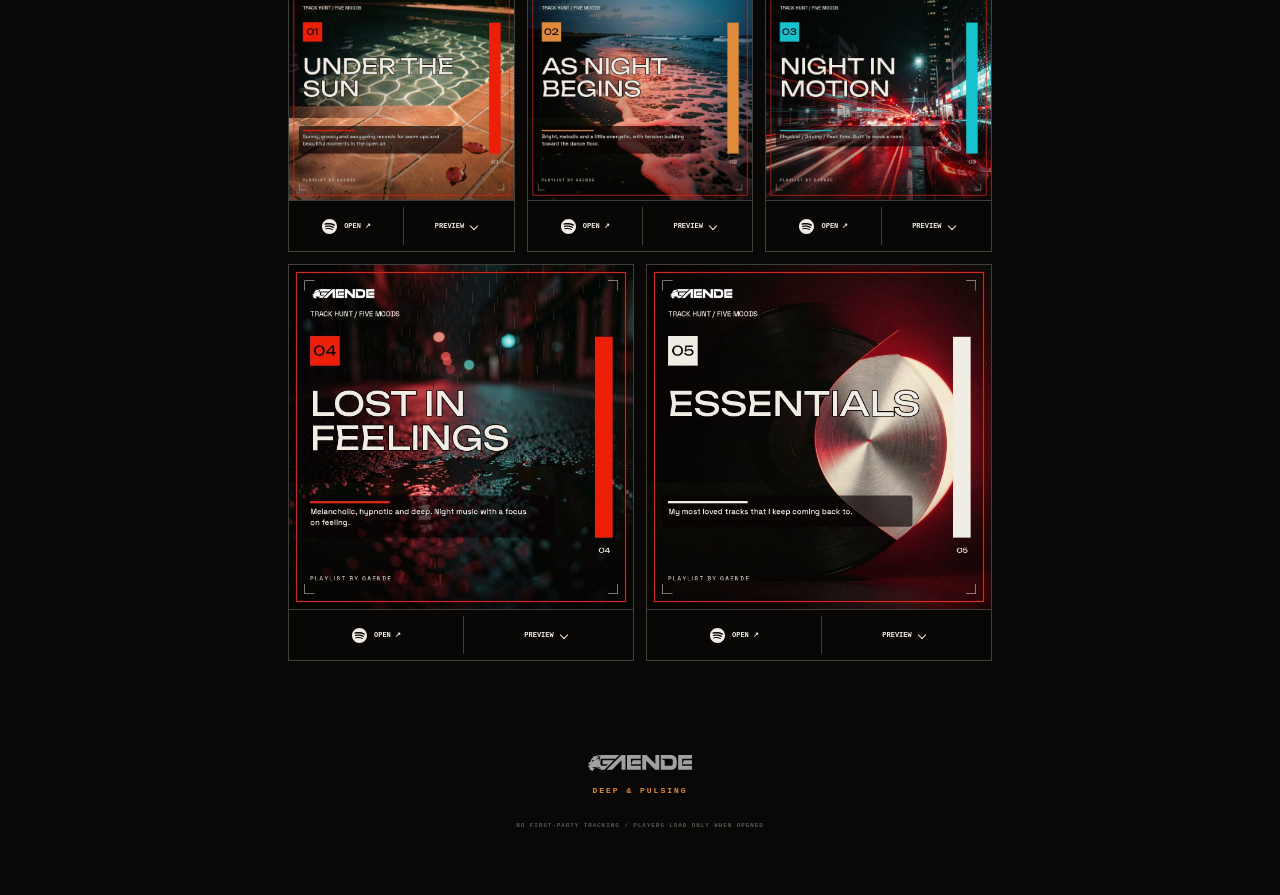
==== commit 9ffcecde: "track hunt header inset like BROWSE SETS; title back to the condensed grotesque; DataLoss line" ====
--- a/index.html
+++ b/index.html
@@ -103,7 +103,7 @@
             <div class="media-card__copy">
               <p class="kicker kicker--new">NEW / REMIX</p>
               <h2>DATALOSS</h2>
-              <p>PYSH original. GAENDE remix.</p>
+              <p>My newest remix is out on SoundCloud.</p>
               <p class="media-card__meta">OUT NOW</p>
             </div>
           </div>
@@ -227,7 +227,7 @@
     <section class="playlists" id="track-hunt" aria-labelledby="playlists-title">
       <div class="section-label section-label--stack reveal">
         <div class="section-label__brand"><span>CURATED BY</span><img src="assets/gaende-logo.svg" alt="GAENDE"></div>
-        <h2 id="playlists-title"><img src="assets/track-hunt-title.svg" alt="TRACK HUNT" width="4846" height="700"></h2>
+        <h2 id="playlists-title"><img src="assets/track-hunt-title.svg" alt="TRACK HUNT" width="5357" height="726"></h2>
       </div>
 
       <div class="playlist-grid">
--- a/styles.css
+++ b/styles.css
@@ -574,15 +574,15 @@
 
 /* Track Hunt header: brand line on top, the title on one line below it. */
 /* Track Hunt header, on a 16px rhythm: CURATED BY · 8 · logo ink · 16 · TRACK HUNT ink · 16 · rule · 16 · cards.
-   The title is drawn by app.js as an SVG whose viewBox is the glyph ink, so it spans the cover art edge to
-   edge with no font-box slack above or below. */
+   The block is inset 14px like the BROWSE SETS row (same inner padding as .album-browser summary), so the
+   kicker, the logo and the title all start where that text starts. */
 .playlists { padding-top: 40px; }
 
 .section-label--stack {
   flex-direction: column;
   align-items: stretch;
   gap: 16px;
-  padding: 0 0 16px;
+  padding: 0 14px 16px;
   margin-bottom: 16px;
 }
 
@@ -593,7 +593,8 @@
   line-height: 0;
 }
 
-/* The title is a pre-outlined SVG (assets/track-hunt-title.svg, Bricolage 800 condensed): its viewBox is the
+/* The title is a pre-outlined SVG (assets/track-hunt-title.svg, Archivo Narrow 700, the condensed grotesque of
+   the original stacked title): its viewBox is the
    glyph ink plus half a stroke, so the outline's outer edge sits exactly on the cover-art edge, left and right,
    with no font fallback and no slack above or below. */
 .section-label--stack h2 img {
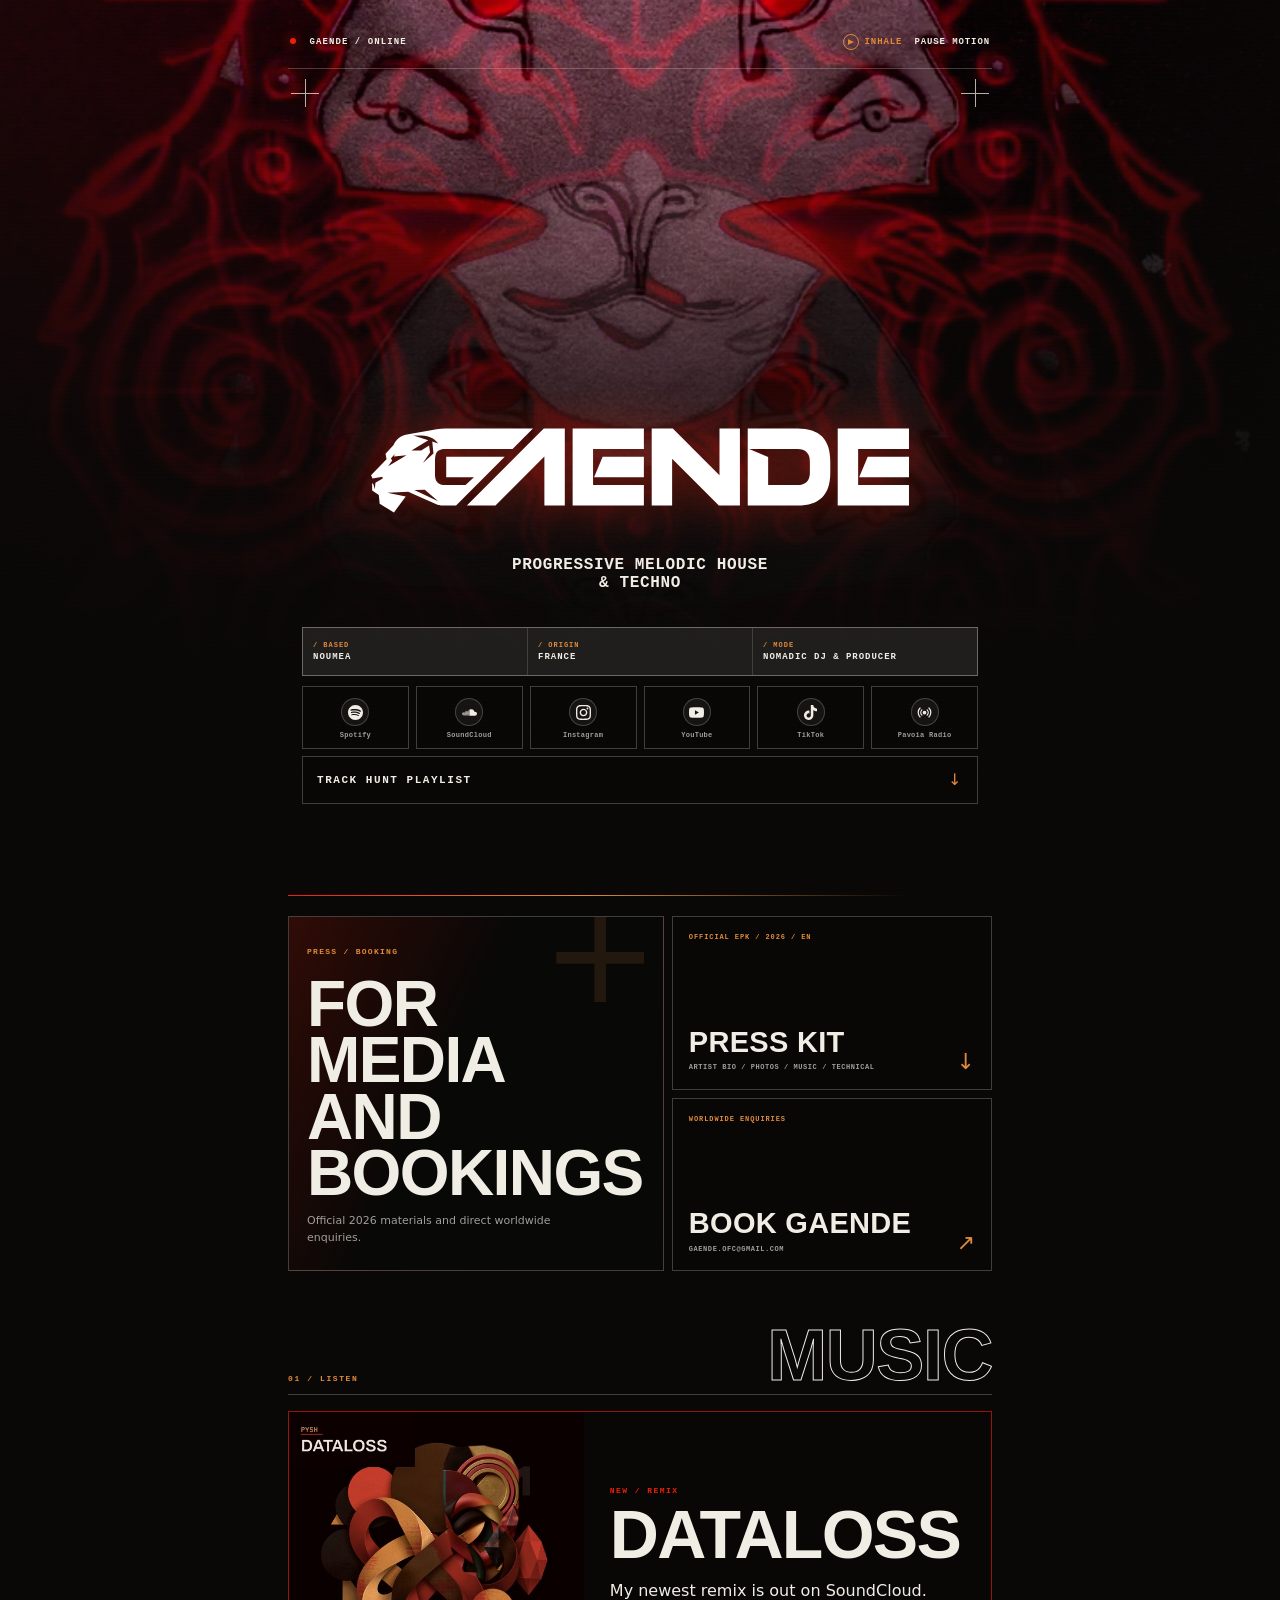
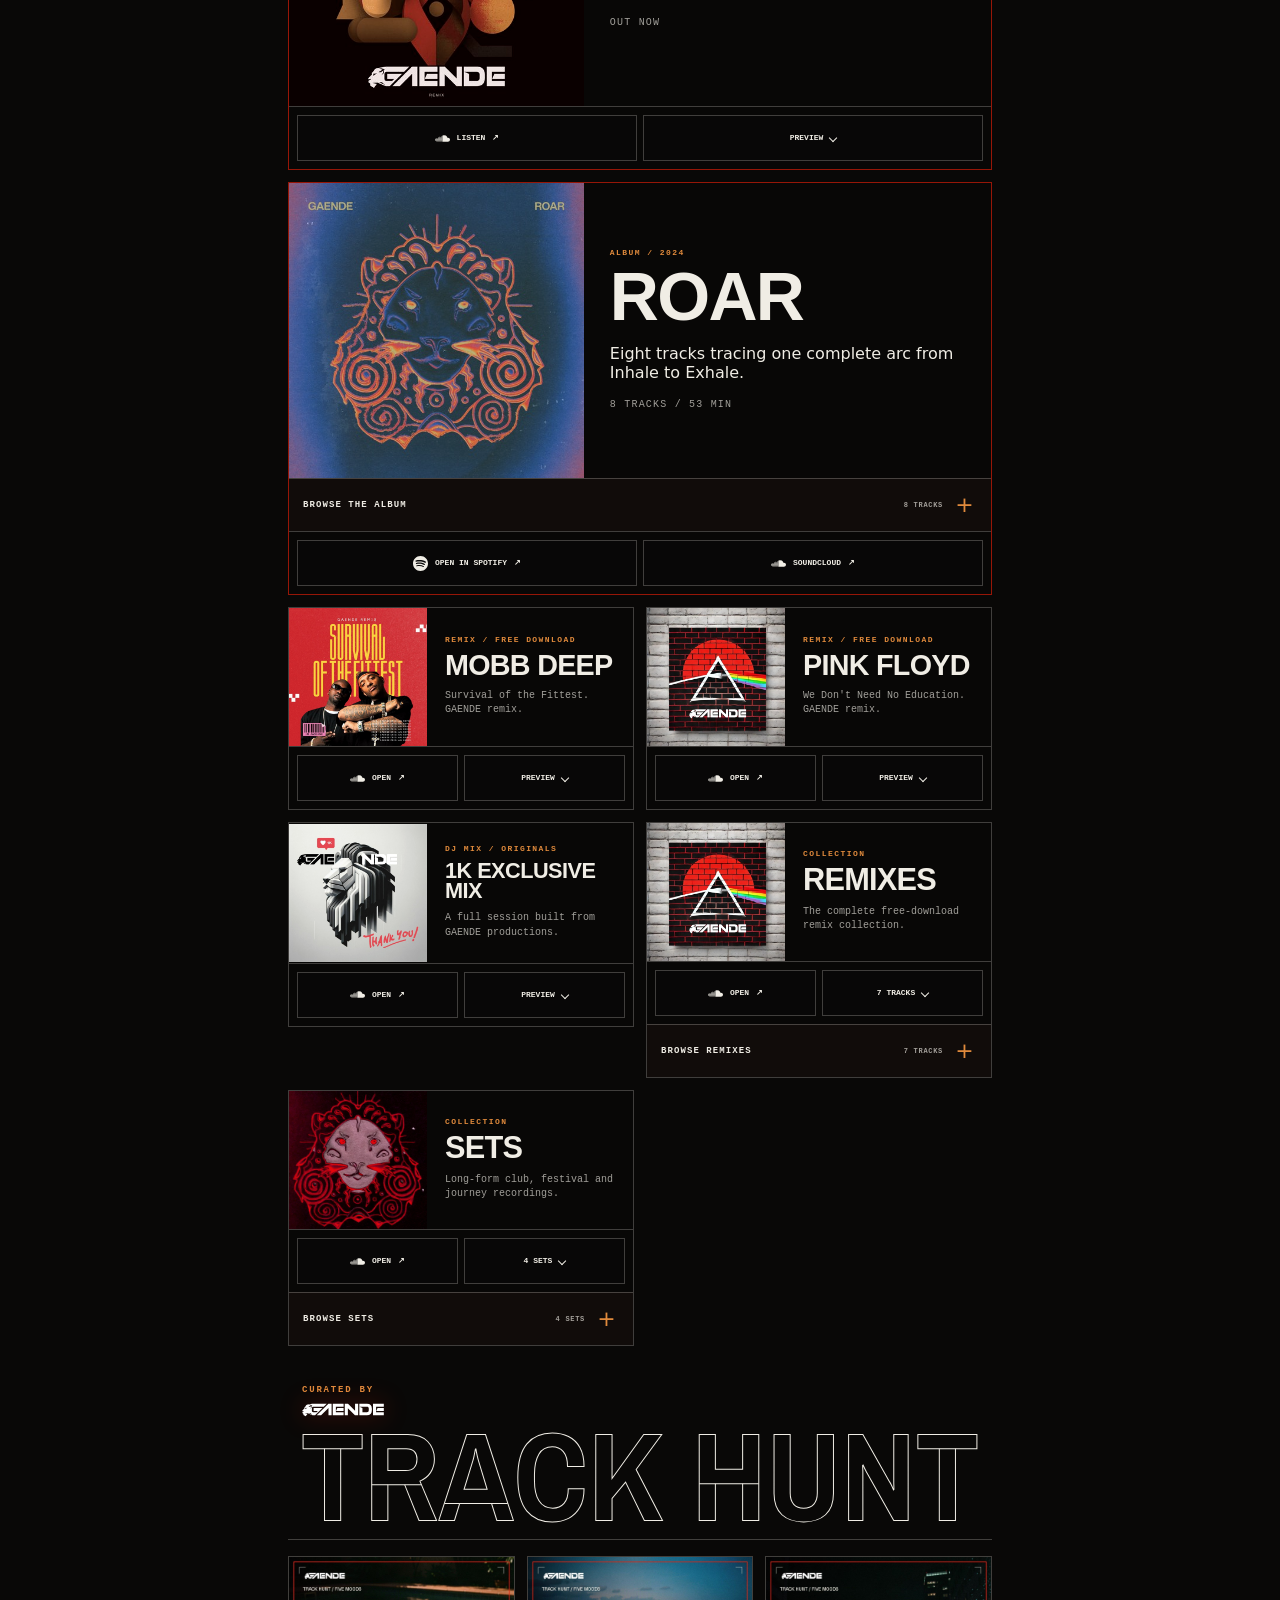
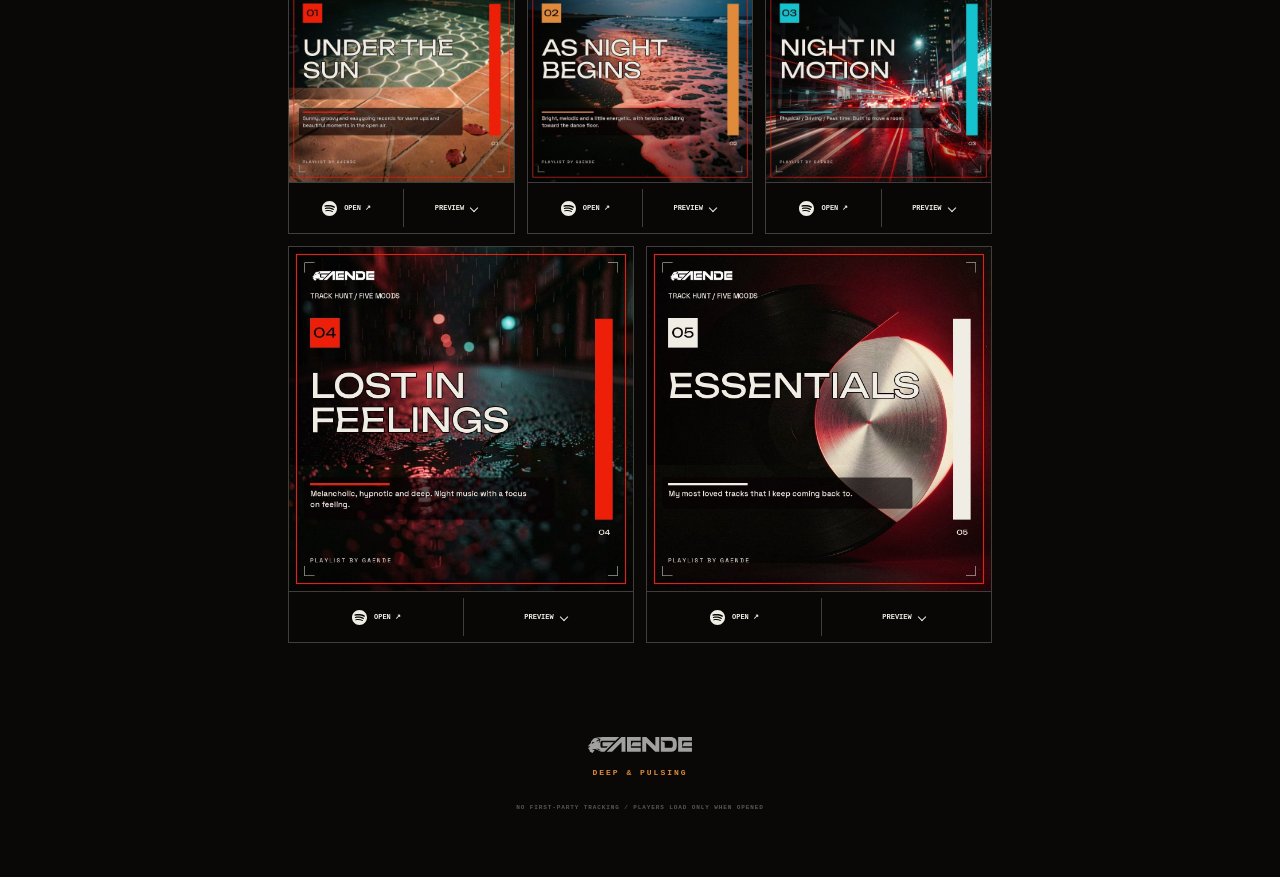
==== commit c3d166c4: "Add Pavoia Radio link (pavoia.gaende.box.ca)" ====
--- a/index.html
+++ b/index.html
@@ -64,6 +64,7 @@
         <a href="https://instagram.com/gaende_music" target="_blank" rel="noopener noreferrer" aria-label="GAENDE on Instagram"><span><img src="assets/icons/instagram.svg" alt=""></span>Instagram</a>
         <a href="https://www.youtube.com/playlist?list=PLKMSPBJrfG_k" target="_blank" rel="noopener noreferrer" aria-label="GAENDE SET playlist on YouTube"><span><img src="assets/icons/youtube.svg" alt=""></span>YouTube</a>
         <a href="https://tiktok.com/@gaende_music" target="_blank" rel="noopener noreferrer" aria-label="GAENDE on TikTok"><span><img src="assets/icons/tiktok.svg" alt=""></span>TikTok</a>
+        <a href="https://pavoia.gaende.box.ca/" target="_blank" rel="noopener noreferrer" aria-label="Pavoia Radio"><span><svg viewBox="0 0 24 24" width="15" height="15" aria-hidden="true" focusable="false"><g fill="none" stroke="#F0EDE5" stroke-width="2" stroke-linecap="round"><circle cx="12" cy="12" r="2" fill="#F0EDE5"/><path d="M7.8 7.8a6 6 0 0 0 0 8.4M16.2 7.8a6 6 0 0 1 0 8.4M4.9 4.9a10 10 0 0 0 0 14.2M19.1 4.9a10 10 0 0 1 0 14.2"/></g></svg></span>Pavoia Radio</a>
       </nav>
       <a class="hunt-jump" href="#track-hunt">TRACK HUNT PLAYLIST <i aria-hidden="true">↓</i></a>
     </header>
--- a/styles.css
+++ b/styles.css
@@ -903,6 +903,13 @@
 
 .media-card--featured .media-card__copy h2 {
   font-size: clamp(42px, 14vw, 68px);
+}
+
+/* Card titles never leave their column: app.js measures each h2 and shrinks the font until the word fits the
+   copy width (min 22px, then it wraps). The CSS sizes above are the ceiling; DATALOSS on a 384px phone lands at 34px. */
+.media-card__copy h2 {
+  white-space: nowrap;
+  max-width: 100%;
 }
 
 .media-card__copy > p:last-child {
